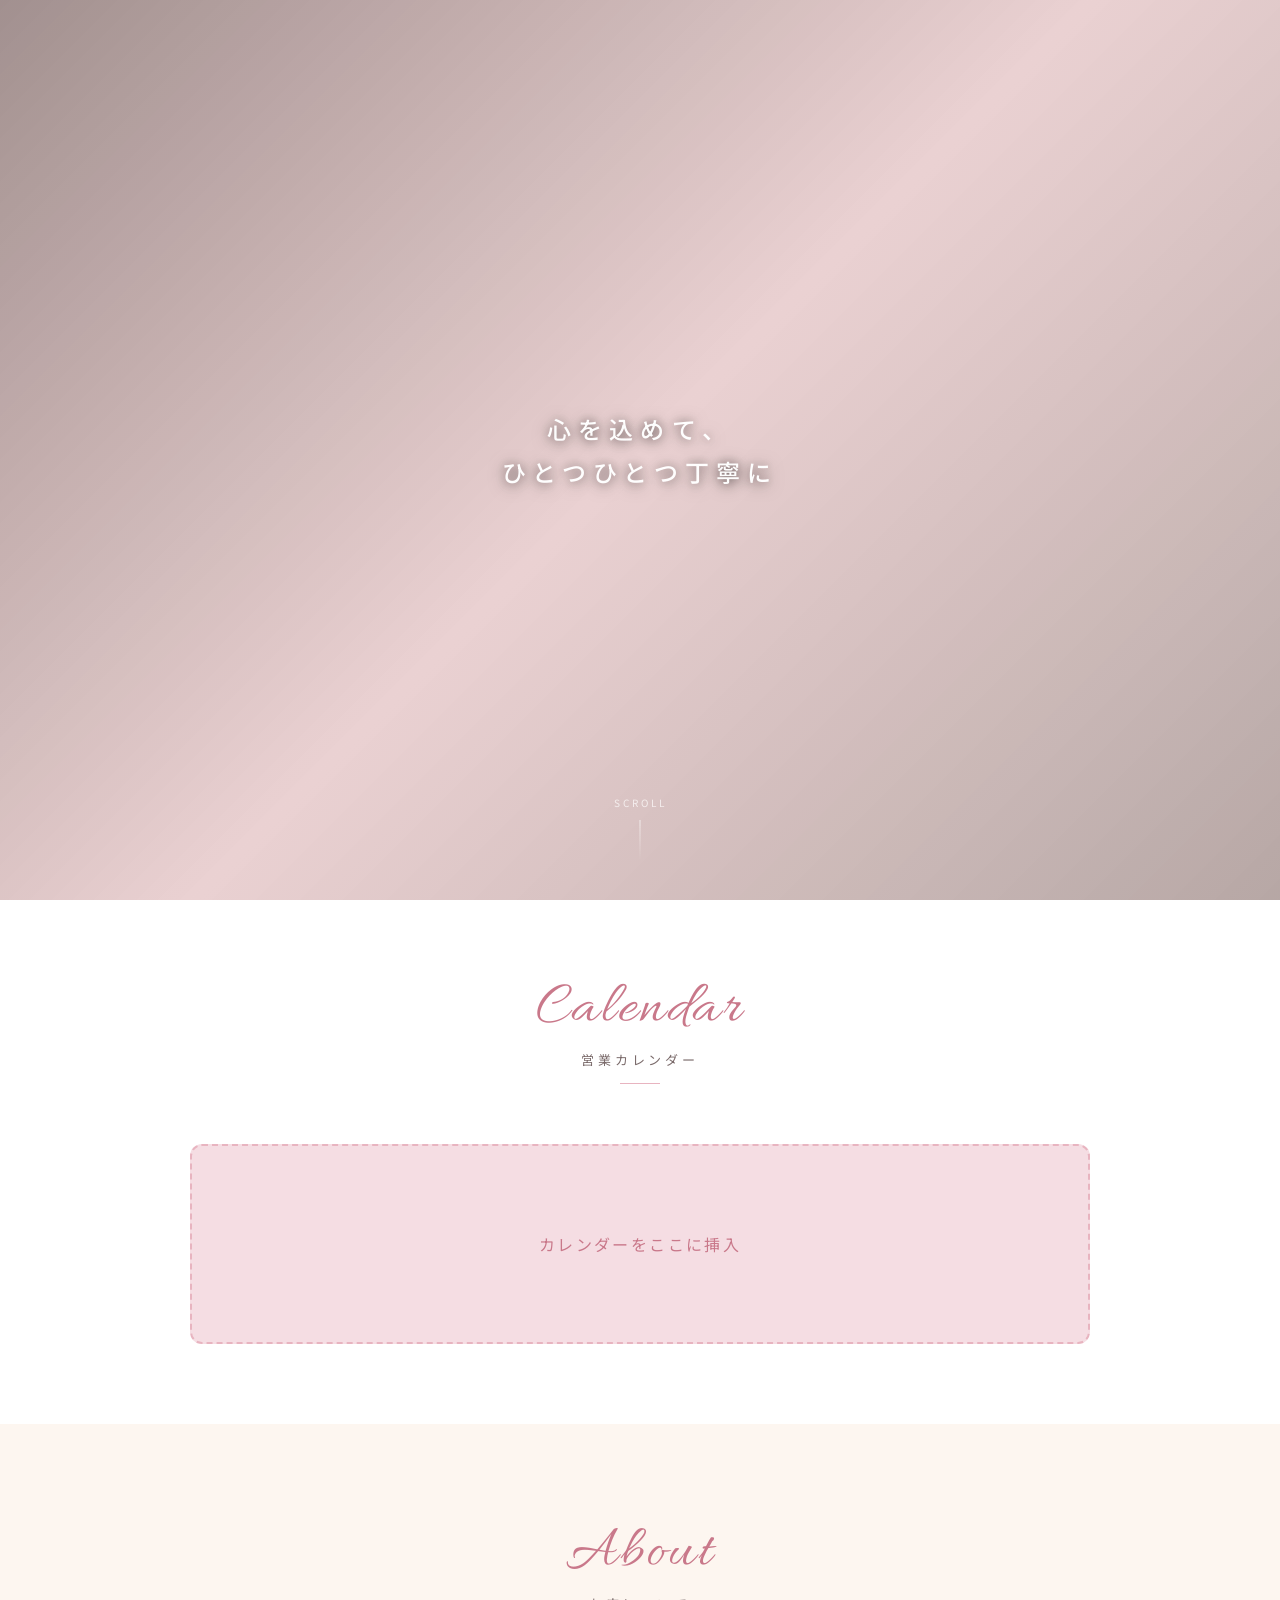
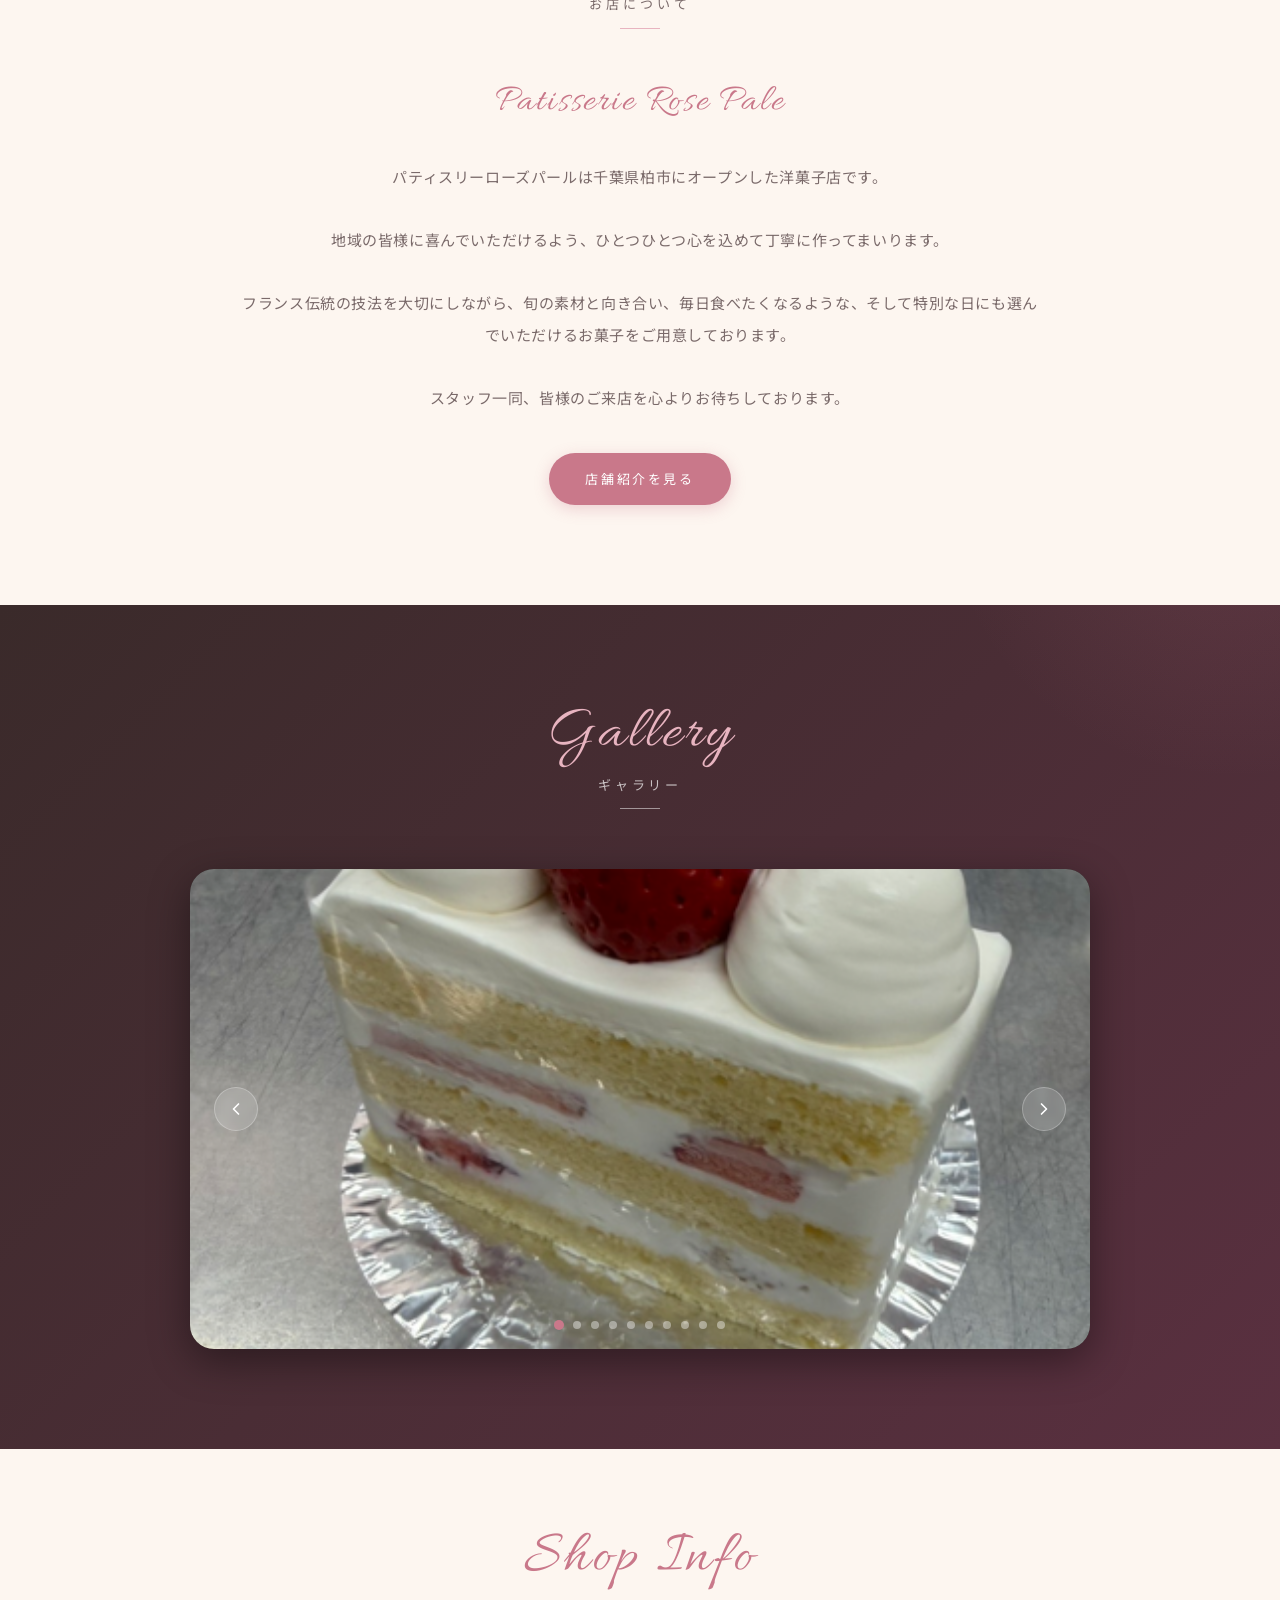
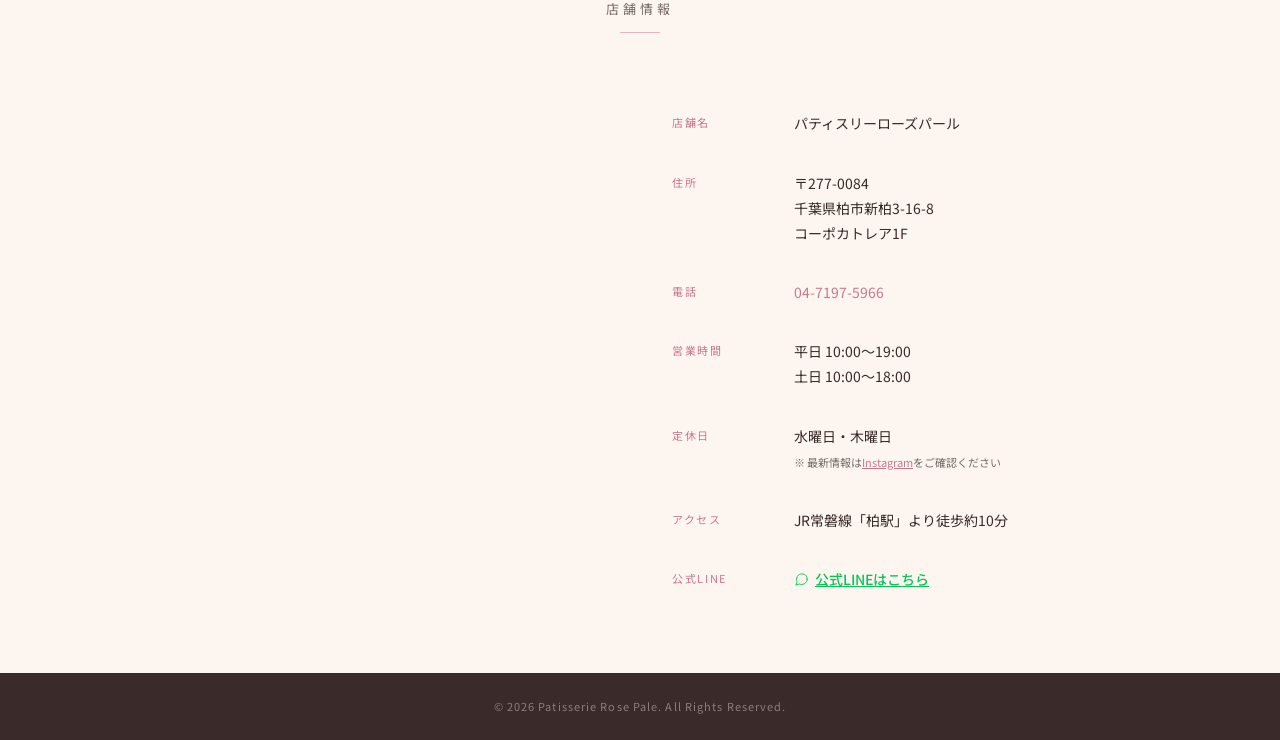
==== index.html @ 11989080 "Add files via upload" ====
<!DOCTYPE html>
<html lang="ja">
<head>
  <meta charset="UTF-8">
  <meta name="viewport" content="width=device-width, initial-scale=1.0">
  <title>パティスリーローズパール | 千葉県柏市の洋菓子店</title>
  <meta name="description" content="パティスリーローズパールは千葉県柏市にある洋菓子店です。生菓子・プティガトー・焼き菓子を心を込めてお作りしております。">
  <link rel="preconnect" href="https://fonts.googleapis.com">
  <link rel="preconnect" href="https://fonts.gstatic.com" crossorigin>
  <link href="https://fonts.googleapis.com/css2?family=Allura&family=Cormorant+Garamond:ital,wght@1,500&family=Noto+Sans+JP:wght@300;400;500&display=swap" rel="stylesheet">
  <link rel="stylesheet" href="css/style.css">
</head>
<body id="page-top">

  <!-- Header -->
  <header id="site-header" class="header-transparent">
    <div class="header-inner">
      <a href="index.html" class="site-logo"><img src="img/ロゴ.png" alt="Patisserie Rose Pale" class="site-logo-img"></a>
      <button class="hamburger-btn" id="hamburger-btn" aria-label="メニューを開く" aria-expanded="false">
        <span></span>
        <span></span>
        <span></span>
      </button>
    </div>
  </header>

  <!-- Navigation Overlay -->
  <div class="nav-overlay" id="nav-overlay" role="navigation" aria-label="サイトナビゲーション">
    <nav>
      <ul>
        <li>
          <a href="index.html">
            <span class="nav-en">Top</span>
            <span class="nav-ja">トップページ</span>
          </a>
        </li>
        <li>
          <a href="namagashi.html">
            <span class="nav-en">Raw Sweets</span>
            <span class="nav-ja">生菓子</span>
          </a>
        </li>
        <li>
          <a href="petits-gateaux.html">
            <span class="nav-en">Petits Gâteaux</span>
            <span class="nav-ja">プティガトー</span>
          </a>
        </li>
        <li>
          <a href="yakigashi.html">
            <span class="nav-en">Baked Sweets</span>
            <span class="nav-ja">焼き菓子</span>
          </a>
        </li>
        <li>
          <a href="shop.html">
            <span class="nav-en">Our Shop</span>
            <span class="nav-ja">店舗紹介</span>
          </a>
        </li>
      </ul>
    </nav>
  </div>

  <!-- Hero Section -->
  <section class="hero-section" aria-label="メインビジュアル">
    <div class="hero-bg-slides">
      <div class="hero-bg-slide" style="background-image: url('img/外観.webp');"></div>
      <div class="hero-bg-slide" style="background-image: url('img/ガトーフレーズ2.png');"></div>
      <div class="hero-bg-slide" style="background-image: url('img/ザッハトルテ2.png');"></div>
      <div class="hero-bg-slide" style="background-image: url('img/濃厚ガトーショコラ2.png');"></div>
      <div class="hero-bg-slide" style="background-image: url('img/コンセプト.png');"></div>
    </div>
    <div class="hero-overlay"></div>
    <div class="hero-content">
      <p class="hero-tagline">心を込めて、<br>ひとつひとつ丁寧に</p>
    </div>
    <div class="hero-scroll" aria-hidden="true">Scroll</div>
  </section>

  <!-- Calendar Section (placeholder) -->
  <section class="calendar-section" id="calendar" aria-label="営業カレンダー">
    <div class="section-title fade-in-up">
      <span class="title-en">Calendar</span>
      <span class="title-ja">営業カレンダー</span>
      <span class="title-line"></span>
    </div>
    <div class="calendar-placeholder fade-in-up">
      <p>カレンダーをここに挿入</p>
    </div>
  </section>

  <!-- About Section -->
  <section class="about-section" id="about" aria-label="お店について">
    <div class="about-inner about-centered">
      <div class="about-text">
        <div class="section-title fade-in-up">
          <span class="title-en">About</span>
          <span class="title-ja">お店について</span>
          <span class="title-line"></span>
        </div>
        <p class="about-signature fade-in-up">Patisserie Rose Pale</p>
        <p class="about-description fade-in-up">
          パティスリーローズパールは千葉県柏市にオープンした洋菓子店です。<br><br>
          地域の皆様に喜んでいただけるよう、ひとつひとつ心を込めて丁寧に作ってまいります。<br><br>
          フランス伝統の技法を大切にしながら、旬の素材と向き合い、毎日食べたくなるような、そして特別な日にも選んでいただけるお菓子をご用意しております。<br><br>
          スタッフ一同、皆様のご来店を心よりお待ちしております。
        </p>
        <a href="shop.html" class="btn-primary fade-in-up">店舗紹介を見る</a>
      </div>
    </div>
  </section>

  <!-- Gallery Section -->
  <section class="gallery-section" id="gallery" aria-label="ギャラリー">
    <div class="section-title white fade-in-up">
      <span class="title-en">Gallery</span>
      <span class="title-ja">ギャラリー</span>
      <span class="title-line"></span>
    </div>
    
    <div class="gallery-slider-container fade-in">
      <div class="gallery-slider" id="gallery-slider">
        <!-- Slide 1 -->
        <div class="gallery-slide active">
          <img src="img/ガトーフレーズ.png" alt="ガトーフレーズ" loading="lazy">
        </div>
        <!-- Slide 2 -->
        <div class="gallery-slide">
          <img src="img/タルトフリュイ.png" alt="タルトフリュイ" loading="lazy">
        </div>
        <!-- Slide 3 -->
        <div class="gallery-slide">
          <img src="img/レアチーズ.png" alt="レアチーズ" loading="lazy">
        </div>
        <!-- Slide 4 -->
        <div class="gallery-slide">
          <img src="img/ラクテ.png" alt="ラクテ" loading="lazy">
        </div>
        <!-- Slide 5 -->
        <div class="gallery-slide">
          <img src="img/和栗モンブラン.png" alt="和栗モンブラン" loading="lazy">
        </div>
        <!-- Slide 6 -->
        <div class="gallery-slide">
          <img src="img/ショコラブラウニー.png" alt="ショコラブラウニー" loading="lazy">
        </div>
        <!-- Slide 7 -->
        <div class="gallery-slide">
          <img src="img/シューアラ クレーム.png" alt="シューアラ クレーム" loading="lazy">
        </div>
        <!-- Slide 8 -->
        <div class="gallery-slide">
          <img src="img/フレジェ.png" alt="フレジェ" loading="lazy">
        </div>
        <!-- Slide 9 -->
        <div class="gallery-slide">
          <img src="img/フィナンシェ.png" alt="フィナンシェ" loading="lazy">
        </div>
        <!-- Slide 10 -->
        <div class="gallery-slide">
          <img src="img/ローズパールプリン.png" alt="ローズパールプリン" loading="lazy">
        </div>
      </div>
      
      <!-- Arrows -->
      <button class="slider-btn prev-btn" id="slider-prev" aria-label="前のスライドへ">
        <svg viewBox="0 0 24 24" fill="none" stroke="currentColor" stroke-width="2" stroke-linecap="round" stroke-linejoin="round"><polyline points="15 18 9 12 15 6"/></svg>
      </button>
      <button class="slider-btn next-btn" id="slider-next" aria-label="次のスライドへ">
        <svg viewBox="0 0 24 24" fill="none" stroke="currentColor" stroke-width="2" stroke-linecap="round" stroke-linejoin="round"><polyline points="9 18 15 12 9 6"/></svg>
      </button>
      
      <!-- Dots -->
      <div class="slider-dots" id="slider-dots"></div>
    </div>
  </section>

  <!-- Shop Info Section -->
  <section class="info-section" id="info" aria-label="店舗情報">
    <div class="info-inner">
      <div class="section-title fade-in-up">
        <span class="title-en">Shop Info</span>
        <span class="title-ja">店舗情報</span>
        <span class="title-line"></span>
      </div>
      <div class="info-grid">
        <div class="info-logo-block fade-in-up">
          <div class="map-embed" style="margin-top: 0;">
            <iframe
              src="https://maps.google.com/maps?q=パティスリーローズパール,千葉県柏市新柏3-16-8&amp;hl=ja&amp;output=embed"
              allowfullscreen=""
              loading="lazy"
              referrerpolicy="no-referrer-when-downgrade"
              title="パティスリーローズパール地図"
              style="height: 380px;">
            </iframe>
          </div>
        </div>
        <div class="fade-in-up">
          <table class="info-table">
            <tbody>
              <tr>
                <td>店舗名</td>
                <td>パティスリーローズパール</td>
              </tr>
              <tr>
                <td>住所</td>
                <td>〒277-0084<br>千葉県柏市新柏3-16-8<br>コーポカトレア1F</td>
              </tr>
              <tr>
                <td>電話</td>
                <td><a href="tel:04-7197-5966" style="color: var(--color-rose);">04-7197-5966</a></td>
              </tr>
              <tr>
                <td>営業時間</td>
                <td>平日 10:00〜19:00<br>土日 10:00〜18:00</td>
              </tr>
              <tr>
                <td>定休日</td>
                <td>
                  水曜日・木曜日<br>
                  <span style="font-size: 11px; color: var(--color-text-light); display: inline-block; margin-top: 4px;">
                    ※ 最新情報は<a href="https://www.instagram.com/rosepale2020/" target="_blank" rel="noopener noreferrer" style="color: var(--color-rose); text-decoration: underline;">Instagram</a>をご確認ください
                  </span>
                </td>
              </tr>
              <tr>
                    <td>アクセス</td>
                    <td>JR常磐線「柏駅」より徒歩約10分</td>
                  </tr>
                  <tr>
                    <td>公式LINE</td>
                    <td>
                      <a href="https://line.me/R/ti/p/@408lzbvm?oat_content=url" target="_blank" rel="noopener noreferrer" style="color: #06C755; text-decoration: underline; font-weight: 500; display: inline-flex; align-items: center; gap: 6px;">
                        <svg viewBox="0 0 24 24" fill="none" stroke="currentColor" stroke-width="1.5" stroke-linecap="round" stroke-linejoin="round" style="width: 15px; height: 15px;"><path d="M21 11.5a8.38 8.38 0 0 1-.9 3.8 8.5 8.5 0 0 1-7.6 4.7 8.38 8.38 0 0 1-3.8-.9L3 21l1.9-5.7a8.38 8.38 0 0 1-.9-3.8 8.5 8.5 0 0 1 4.7-7.6 8.38 8.38 0 0 1 3.8-.9h.5a8.48 8.48 0 0 1 8 8v.5z"/></svg>
                        公式LINEはこちら
                      </a>
                    </td>
                  </tr>
            </tbody>
          </table>
        </div>
      </div>
    </div>
  </section>

  <!-- Footer -->
  <footer class="footer-bar">
    <p>&copy; 2026 Patisserie Rose Pale. All Rights Reserved.</p>
  </footer>

  <!-- Back to Top -->
  <button id="back-to-top" aria-label="ページトップへ戻る">
    <svg viewBox="0 0 24 24" fill="none" stroke="currentColor" stroke-width="2" stroke-linecap="round" stroke-linejoin="round">
      <polyline points="18 15 12 9 6 15"/>
    </svg>
  </button>

  <!-- SP Bottom Bar -->
      <div class="sp-bottom-bar">
    <ul>
      <li>
        <a href="tel:04-7197-5966" aria-label="電話する">
          <svg viewBox="0 0 24 24" fill="none" stroke="currentColor" stroke-width="1.5" stroke-linecap="round" stroke-linejoin="round">
            <path d="M22 16.92v3a2 2 0 01-2.18 2 19.79 19.79 0 01-8.63-3.07A19.5 19.5 0 013.07 10.8a19.79 19.79 0 01-3.07-8.72A2 2 0 012.18 0h3a2 2 0 012 1.72c.127.96.361 1.903.7 2.81a2 2 0 01-.45 2.11L6.91 7.09a16 16 0 006 6l.56-.56a2 2 0 012.11-.45c.907.339 1.85.573 2.81.7A2 2 0 0122 16.92z"/>
          </svg>
          Tel
        </a>
      </li>
      <li>
        <a href="https://www.instagram.com/rosepale2020/" target="_blank" rel="noopener noreferrer" aria-label="Instagram">
          <svg viewBox="0 0 24 24" fill="none" stroke="currentColor" stroke-width="1.5" stroke-linecap="round" stroke-linejoin="round">
            <rect x="2" y="2" width="20" height="20" rx="5" ry="5"/>
            <circle cx="12" cy="12" r="4"/>
            <circle cx="17.5" cy="6.5" r="1" fill="currentColor" stroke="none"/>
          </svg>
          Instagram
        </a>
      </li>
      <li>
        <a href="https://line.me/R/ti/p/@408lzbvm?oat_content=url" target="_blank" rel="noopener noreferrer" aria-label="LINE">
          <svg viewBox="0 0 24 24" fill="none" stroke="currentColor" stroke-width="1.5" stroke-linecap="round" stroke-linejoin="round">
            <path d="M21 11.5a8.38 8.38 0 0 1-.9 3.8 8.5 8.5 0 0 1-7.6 4.7 8.38 8.38 0 0 1-3.8-.9L3 21l1.9-5.7a8.38 8.38 0 0 1-.9-3.8 8.5 8.5 0 0 1 4.7-7.6 8.38 8.38 0 0 1 3.8-.9h.5a8.48 8.48 0 0 1 8 8v.5z"/>
          </svg>
          LINE
        </a>
      </li>
      <li>
        <a href="https://goo.gl/maps/tMZ2dfhwpbiLXZkw8" target="_blank" rel="noopener noreferrer" aria-label="地図を開く">
          <svg viewBox="0 0 24 24" fill="none" stroke="currentColor" stroke-width="1.5" stroke-linecap="round" stroke-linejoin="round">
            <path d="M12 2C8.13 2 5 5.13 5 9c0 5.25 7 13 7 13s7-7.75 7-13c0-3.87-3.13-7-7-7z"/>
            <circle cx="12" cy="9" r="2.5"/>
          </svg>
          Map
        </a>
      </li>
    </ul>
  </div>

  <script src="js/main.js"></script>
</body>
</html>
---- css/style.css ----
/* ========================================
   Patisserie Rose Pale - Main Stylesheet
   ======================================== */

/* -- Reset & Base -- */
*, *::before, *::after {
  box-sizing: border-box;
  margin: 0;
  padding: 0;
}

:root {
  --color-rose: #c9788a;
  --color-rose-light: #e8b4c0;
  --color-rose-pale: #f5dde3;
  --color-rose-dark: #9e5566;
  --color-cream: #fdf6f0;
  --color-white: #ffffff;
  --color-text: #3a2a2a;
  --color-text-light: #7a6a6a;
  --color-gold: #c9a96e;
  --color-gold-light: #e8d5b0;
  --font-sans: 'Noto Sans JP', 'Hiragino Kaku Gothic ProN', sans-serif;
  --font-serif: 'Cormorant Garamond', 'Georgia', serif;
  --font-display: 'Allura', cursive;
  --shadow-sm: 0 2px 8px rgba(0,0,0,0.08);
  --shadow-md: 0 4px 20px rgba(0,0,0,0.12);
  --shadow-lg: 0 8px 40px rgba(0,0,0,0.16);
  --radius-sm: 4px;
  --radius-md: 12px;
  --radius-lg: 24px;
  --transition: 0.3s ease;
}

html {
  scroll-behavior: smooth;
}

body {
  font-family: var(--font-sans);
  color: var(--color-text);
  background: var(--color-cream);
  line-height: 1.8;
  overflow-x: hidden;
}

img {
  max-width: 100%;
  height: auto;
  display: block;
}

/* ========================================
   IMAGE PLACEHOLDERS
   ======================================== */
/* グレープレースホルダー共通 */
.img-placeholder {
  background: #c8c8c8;
  display: flex;
  align-items: center;
  justify-content: center;
  color: #999;
  font-size: 12px;
  letter-spacing: 0.15em;
  width: 100%;
}

.img-placeholder::after {
  content: 'PHOTO';
}

/* about-image 内のプレースホルダー */
.about-image .img-placeholder {
  height: 520px;
  border-radius: var(--radius-lg);
  box-shadow: var(--shadow-lg);
  position: relative;
  z-index: 1;
}

/* product-card 内のプレースホルダー */
.product-card .img-placeholder {
  height: 240px;
}

/* gallery-item 内のプレースホルダー */
.gallery-item .img-placeholder {
  min-height: 280px;
  height: 100%;
  transition: transform 0.6s ease;
}

.gallery-item:hover .img-placeholder {
  transform: scale(1.08);
}

a {
  text-decoration: none;
  color: inherit;
}

ul {
  list-style: none;
}

/* ========================================
   HEADER
   ======================================== */
#site-header {
  position: fixed;
  top: -90px; /* 初期状態では画面上部に隠す */
  left: 0;
  width: 100%;
  z-index: 1000;
  opacity: 0;
  pointer-events: none; /* 非表示時は操作不可にする */
  transition: top 0.4s cubic-bezier(0.25, 1, 0.3, 1), 
              opacity 0.4s cubic-bezier(0.25, 1, 0.3, 1), 
              background var(--transition), 
              box-shadow var(--transition);
}

#site-header.scrolled {
  top: 0; /* スクロール時にスッと降りてくる */
  opacity: 1;
  pointer-events: all;
  background: rgba(255, 255, 255, 0.95);
  backdrop-filter: blur(10px);
  box-shadow: var(--shadow-sm);
}

.header-inner {
  display: flex;
  align-items: center;
  justify-content: space-between;
  padding: 20px 40px;
  max-width: 1200px;
  margin: 0 auto;
}

.site-logo {
  display: flex;
  align-items: center;
}

.site-logo-img {
  height: 64px;
  width: auto;
  display: block;
  transition: transform 0.3s ease, filter 0.3s ease, height 0.3s ease;
}

#site-header.scrolled .site-logo-img {
  height: 48px; /* スクロール時にロゴを少し小さくしてスタイリッシュに */
}

.site-logo:hover .site-logo-img {
  transform: scale(1.03);
}

@media (max-width: 640px) {
  .site-logo-img {
    height: 48px; /* モバイル端末に最適化された少し大きめの高さ */
  }
  #site-header.scrolled .site-logo-img {
    height: 38px;
  }
}

/* Hamburger menu button */
.hamburger-btn {
  display: flex;
  flex-direction: column;
  gap: 6px;
  cursor: pointer;
  padding: 8px;
  background: none;
  border: none;
  z-index: 1100;
}

.hamburger-btn span {
  display: block;
  width: 28px;
  height: 1.5px;
  background: var(--color-text);
  transition: var(--transition);
  transform-origin: center;
}

#site-header.scrolled .hamburger-btn span {
  background: var(--color-text);
}

.hamburger-btn.open span:nth-child(1) {
  transform: translateY(7.5px) rotate(45deg);
}
.hamburger-btn.open span:nth-child(2) {
  opacity: 0;
}
.hamburger-btn.open span:nth-child(3) {
  transform: translateY(-7.5px) rotate(-45deg);
}

/* When header is transparent (top of page, hero section) */
.header-transparent .hamburger-btn span {
  background: var(--color-white);
}

.header-transparent .logo-en {
  color: var(--color-rose-light);
  text-shadow: 0 1px 6px rgba(0,0,0,0.3);
}

.header-transparent .logo-ja {
  color: rgba(255,255,255,0.8);
}

/* Navigation overlay */
.nav-overlay {
  position: fixed;
  inset: 0;
  background: rgba(253, 246, 240, 0.97);
  backdrop-filter: blur(20px);
  z-index: 1050;
  display: flex;
  align-items: center;
  justify-content: center;
  opacity: 0;
  pointer-events: none;
  transition: opacity 0.4s ease;
}

.nav-overlay.open {
  opacity: 1;
  pointer-events: all;
}

.nav-overlay nav ul {
  display: flex;
  flex-direction: column;
  gap: 40px;
  text-align: center;
}

.nav-overlay nav ul li a {
  display: flex;
  flex-direction: column;
  align-items: center;
  gap: 6px;
  transition: var(--transition);
}

.nav-overlay nav ul li a .nav-en {
  font-family: var(--font-display);
  font-size: 38px;
  color: var(--color-rose);
  letter-spacing: 0.05em;
  line-height: 1;
}

.nav-overlay nav ul li a .nav-ja {
  font-size: 12px;
  letter-spacing: 0.25em;
  color: var(--color-text-light);
}

.nav-overlay nav ul li a:hover .nav-en {
  color: var(--color-rose-dark);
  transform: scale(1.05);
}

/* ========================================
   HERO SECTION
   ======================================== */
.hero-section {
  position: relative;
  width: 100%;
  height: 100vh;
  min-height: 600px;
  overflow: hidden;
}

.hero-bg-slides {
  position: absolute;
  inset: 0;
  z-index: 0;
}

.hero-bg-slide {
  position: absolute;
  inset: 0;
  background-size: cover;
  background-position: center;
  opacity: 0;
  transform: scale(1.05);
  animation: hero-slideshow-5 20s infinite;
  animation-fill-mode: both;
}

.hero-bg-slide:nth-child(1) { animation-delay: 0s; }
.hero-bg-slide:nth-child(2) { animation-delay: 4s; }
.hero-bg-slide:nth-child(3) { animation-delay: 8s; }
.hero-bg-slide:nth-child(4) { animation-delay: 12s; }
.hero-bg-slide:nth-child(5) { animation-delay: 16s; }

@keyframes hero-slideshow-5 {
  0% {
    opacity: 0;
    transform: scale(1.05);
  }
  5% {
    opacity: 1;
  }
  15% {
    opacity: 1;
    transform: scale(1);
  }
  20% {
    opacity: 0;
    transform: scale(0.98);
  }
  100% {
    opacity: 0;
  }
}

.hero-overlay {
  position: absolute;
  inset: 0;
  background: linear-gradient(
    135deg,
    rgba(50, 20, 25, 0.45) 0%,
    rgba(180, 100, 120, 0.25) 50%,
    rgba(50, 20, 25, 0.35) 100%
  );
}

.hero-content {
  position: absolute;
  inset: 0;
  display: flex;
  flex-direction: column;
  align-items: center;
  justify-content: center;
  text-align: center;
  color: var(--color-white);
  padding: 20px;
}

.hero-subtitle {
  font-family: var(--font-serif);
  font-size: 14px;
  letter-spacing: 0.4em;
  color: var(--color-rose-light);
  margin-bottom: 16px;
  opacity: 0;
  transform: translateY(20px);
  animation: fadeUp 1s ease 0.5s forwards;
  text-transform: uppercase;
}

.hero-title-en {
  font-family: var(--font-display);
  font-size: clamp(52px, 8vw, 100px);
  line-height: 1;
  letter-spacing: 0.03em;
  margin-bottom: 16px;
  text-shadow: 0 2px 20px rgba(0,0,0,0.3);
  opacity: 0;
  transform: translateY(20px);
  animation: fadeUp 1s ease 0.8s forwards;
}

.hero-title-ja {
  font-size: clamp(14px, 2vw, 18px);
  letter-spacing: 0.35em;
  color: rgba(255,255,255,0.85);
  margin-bottom: 40px;
  opacity: 0;
  transform: translateY(20px);
  animation: fadeUp 1s ease 1.1s forwards;
}

.hero-divider {
  width: 60px;
  height: 1px;
  background: var(--color-rose-light);
  margin: 0 auto 16px;
  opacity: 0;
  animation: fadeIn 1s ease 1.4s forwards;
}

.hero-tagline {
  font-size: 24px; /* 16pxから拡大して目立たせる */
  font-weight: 500; /* 文字に中太の太さを持たせる */
  line-height: 1.8; /* 改行時のエレガントな行間 */
  letter-spacing: 0.3em; /* 文字間をさらに広げてプレミアムな質感に */
  color: rgba(255, 255, 255, 0.98);
  text-shadow: 0 2px 16px rgba(0, 0, 0, 0.6), 0 0 10px rgba(0, 0, 0, 0.3); /* シャドウを強めて視認性向上 */
  text-align: center;
  opacity: 0;
  transform: translateY(25px);
  filter: blur(8px);
  transition: opacity 2s cubic-bezier(0.25, 1, 0.3, 1), 
              transform 2s cubic-bezier(0.25, 1, 0.3, 1), 
              filter 2s cubic-bezier(0.25, 1, 0.3, 1);
  transition-delay: 1.2s; /* 1.2秒のディレイで上品に登場 */
}

.hero-section.loaded .hero-tagline {
  opacity: 1;
  transform: translateY(0);
  filter: blur(0);
}

.hero-scroll {
  position: absolute;
  bottom: 40px;
  left: 50%;
  transform: translateX(-50%);
  display: flex;
  flex-direction: column;
  align-items: center;
  gap: 8px;
  color: rgba(255,255,255,0.7);
  font-size: 10px;
  letter-spacing: 0.3em;
  text-transform: uppercase;
  animation: bounce 2s ease infinite 2s;
}

.hero-scroll::after {
  content: '';
  display: block;
  width: 1px;
  height: 40px;
  background: linear-gradient(to bottom, rgba(255,255,255,0.7), transparent);
  animation: scrollLine 2s ease infinite;
}

@keyframes fadeUp {
  to { opacity: 1; transform: translateY(0); }
}

@keyframes fadeIn {
  to { opacity: 1; }
}

@keyframes bounce {
  0%, 100% { transform: translateX(-50%) translateY(0); }
  50% { transform: translateX(-50%) translateY(8px); }
}

@keyframes scrollLine {
  0% { transform: scaleY(0); transform-origin: top; }
  50% { transform: scaleY(1); transform-origin: top; }
  51% { transform: scaleY(1); transform-origin: bottom; }
  100% { transform: scaleY(0); transform-origin: bottom; }
}

/* ========================================
   CALENDAR SECTION (placeholder)
   ======================================== */
.calendar-section {
  padding: 80px 40px;
  background: var(--color-white);
  text-align: center;
}

.calendar-placeholder {
  max-width: 900px;
  margin: 40px auto 0;
  min-height: 200px;
  border: 2px dashed var(--color-rose-light);
  border-radius: var(--radius-md);
  display: flex;
  align-items: center;
  justify-content: center;
  background: var(--color-rose-pale);
  color: var(--color-rose);
  font-size: 16px;
  letter-spacing: 0.15em;
}

/* ========================================
   SECTION TITLES
   ======================================== */
.section-title {
  text-align: center;
  margin-bottom: 60px;
}

.section-title .title-en {
  display: block;
  font-family: var(--font-display);
  font-size: clamp(40px, 5vw, 60px);
  color: var(--color-rose);
  line-height: 1;
  margin-bottom: 8px;
  letter-spacing: 0.05em;
}

.section-title .title-ja {
  display: block;
  font-size: 13px;
  letter-spacing: 0.3em;
  color: var(--color-text-light);
}

.section-title .title-line {
  display: block;
  width: 40px;
  height: 1px;
  background: var(--color-rose-light);
  margin: 12px auto 0;
}

/* White text variant */
.section-title.white .title-en { color: var(--color-rose-light); }
.section-title.white .title-ja { color: rgba(255,255,255,0.7); }
.section-title.white .title-line { background: rgba(255,255,255,0.5); }

/* ========================================
   ABOUT SECTION
   ======================================== */
.about-section {
  padding: 100px 40px;
  background: var(--color-cream);
}

.about-inner {
  max-width: 1100px;
  margin: 0 auto;
  display: grid;
  grid-template-columns: 1fr 1fr;
  gap: 80px;
  align-items: center;
}

.about-image {
  position: relative;
}

.about-image img {
  width: 100%;
  height: 520px;
  object-fit: cover;
  border-radius: var(--radius-lg);
  box-shadow: var(--shadow-lg);
}

.about-image::before {
  content: '';
  position: absolute;
  top: -20px;
  left: -20px;
  right: 20px;
  bottom: 20px;
  border: 1px solid var(--color-rose-light);
  border-radius: var(--radius-lg);
  z-index: 0;
}

.about-image img { position: relative; z-index: 1; }

.about-text .section-title {
  text-align: left;
  margin-bottom: 30px;
}

.about-description {
  font-size: 15px;
  line-height: 2;
  color: var(--color-text-light);
  margin-bottom: 30px;
}

.about-signature {
  font-family: var(--font-display);
  font-size: 32px;
  color: var(--color-rose);
  margin-bottom: 30px;
}

/* アバウトセクション（写真なし・中央揃え） */
.about-inner.about-centered {
  display: block;
  max-width: 800px;
  margin: 0 auto;
  text-align: center;
}

.about-inner.about-centered .about-text {
  max-width: 100%;
}

.about-inner.about-centered .about-text .section-title {
  text-align: center;
  margin-bottom: 40px;
}

.about-inner.about-centered .about-text .section-title .title-line {
  margin: 12px auto 0;
}

.about-inner.about-centered .about-signature {
  font-family: var(--font-display);
  font-size: 38px;
  color: var(--color-rose);
  margin-bottom: 24px;
  letter-spacing: 0.05em;
  text-align: center;
}

.about-inner.about-centered .about-description {
  font-size: 15px;
  line-height: 2.1;
  color: var(--color-text-light);
  margin-bottom: 40px;
  letter-spacing: 0.04em;
  text-align: center;
}

.btn-primary {
  display: inline-block;
  padding: 14px 36px;
  background: var(--color-rose);
  color: var(--color-white);
  border-radius: 50px;
  font-size: 13px;
  letter-spacing: 0.2em;
  transition: var(--transition);
  box-shadow: 0 4px 15px rgba(201, 120, 138, 0.3);
}

.btn-primary:hover {
  background: var(--color-rose-dark);
  transform: translateY(-2px);
  box-shadow: 0 6px 20px rgba(201, 120, 138, 0.4);
}

.btn-outline {
  display: inline-block;
  padding: 14px 36px;
  border: 1px solid var(--color-rose);
  color: var(--color-rose);
  border-radius: 50px;
  font-size: 13px;
  letter-spacing: 0.2em;
  transition: var(--transition);
}

.btn-outline:hover {
  background: var(--color-rose);
  color: var(--color-white);
  transform: translateY(-2px);
}

/* ========================================
   GALLERY SECTION
   ======================================== */
.gallery-section {
  padding: 100px 40px;
  background: linear-gradient(135deg, #3a2a2a 0%, #5a3040 100%);
  position: relative;
  overflow: hidden;
}

.gallery-section::before {
  content: '';
  position: absolute;
  top: -50%;
  right: -20%;
  width: 600px;
  height: 600px;
  background: radial-gradient(circle, rgba(201,120,138,0.15) 0%, transparent 70%);
  border-radius: 50%;
}

/* ── ギャラリースライダースタイル ── */
.gallery-slider-container {
  position: relative;
  max-width: 900px;
  margin: 0 auto;
  overflow: hidden;
  border-radius: var(--radius-lg);
  box-shadow: 0 12px 40px rgba(0, 0, 0, 0.4);
}

.gallery-slider {
  position: relative;
  height: 480px;
  width: 100%;
  background: #231818;
}

.gallery-slide {
  position: absolute;
  inset: 0;
  opacity: 0;
  visibility: hidden;
  transition: opacity 0.8s ease, visibility 0.8s ease;
  z-index: 1;
}

.gallery-slide.active {
  opacity: 1;
  visibility: visible;
  z-index: 2;
}

.gallery-slide img {
  width: 100%;
  height: 100%;
  object-fit: cover;
  transition: transform 8s ease;
}

/* スライド切り替え時の微小なズーム（Ken Burns効果） */
.gallery-slide.active img {
  transform: scale(1.06);
}

/* キャプション（グラデーションオーバーレイと文字） */
.gallery-slide-caption {
  position: absolute;
  bottom: 0;
  left: 0;
  right: 0;
  background: linear-gradient(to top, rgba(20, 10, 12, 0.85) 0%, rgba(20, 10, 12, 0.3) 60%, transparent 100%);
  padding: 40px 60px 50px;
  color: var(--color-white);
  text-align: center;
  z-index: 3;
  transform: translateY(10px);
  opacity: 0;
  transition: transform 0.8s ease, opacity 0.8s ease;
}

.gallery-slide.active .gallery-slide-caption {
  transform: translateY(0);
  opacity: 1;
}

.gallery-slide-caption h3 {
  font-family: var(--font-display), var(--font-sans);
  font-size: clamp(20px, 3.5vw, 26px);
  margin-bottom: 8px;
  font-weight: 500;
  letter-spacing: 0.15em;
}

.gallery-slide-caption p {
  font-size: 13px;
  opacity: 0.85;
  letter-spacing: 0.1em;
  line-height: 1.6;
}

/* 矢印ボタン */
.slider-btn {
  position: absolute;
  top: 50%;
  transform: translateY(-50%);
  width: 44px;
  height: 44px;
  border-radius: 50%;
  background: rgba(255, 255, 255, 0.15);
  backdrop-filter: blur(4px);
  -webkit-backdrop-filter: blur(4px);
  border: 1px solid rgba(255, 255, 255, 0.25);
  color: var(--color-white);
  display: flex;
  align-items: center;
  justify-content: center;
  cursor: pointer;
  z-index: 10;
  transition: background-color 0.3s, transform 0.3s, border-color 0.3s;
}

.slider-btn:hover {
  background: var(--color-rose);
  border-color: var(--color-rose-light);
  transform: translateY(-50%) scale(1.08);
}

.slider-btn svg {
  width: 20px;
  height: 20px;
  stroke: currentColor;
}

.prev-btn { left: 24px; }
.next-btn { right: 24px; }

/* ドットインジケーター */
.slider-dots {
  position: absolute;
  bottom: 20px;
  left: 50%;
  transform: translateX(-50%);
  display: flex;
  gap: 10px;
  z-index: 10;
}

.slider-dot {
  width: 8px;
  height: 8px;
  border-radius: 50%;
  background: rgba(255, 255, 255, 0.4);
  cursor: pointer;
  transition: background-color 0.3s, transform 0.3s;
}

.slider-dot:hover {
  background: rgba(255, 255, 255, 0.7);
}

.slider-dot.active {
  background: var(--color-rose);
  transform: scale(1.25);
}

@media (max-width: 600px) {
  .gallery-slider {
    height: 360px;
  }
  .gallery-slide-caption {
    padding: 30px 24px 40px;
  }
  .slider-btn {
    width: 36px;
    height: 36px;
  }
  .slider-btn svg {
    width: 16px;
    height: 16px;
  }
  .prev-btn { left: 12px; }
  .next-btn { right: 12px; }
}

/* ========================================
   SHOP INFO / FOOTER
   ======================================== */
.info-section {
  padding: 80px 40px 60px;
  background: var(--color-cream);
}

.info-inner {
  max-width: 1100px;
  margin: 0 auto;
}

.info-grid {
  display: grid;
  grid-template-columns: 1fr 1fr;
  gap: 60px;
  align-items: start;
}

.info-logo-block {
  text-align: center;
}

.info-logo-block .logo-en {
  font-family: var(--font-display);
  font-size: 52px;
  color: var(--color-rose);
  line-height: 1;
  margin-bottom: 8px;
}

.info-logo-block .logo-ja {
  font-size: 11px;
  letter-spacing: 0.3em;
  color: var(--color-text-light);
  margin-bottom: 30px;
}

.info-divider {
  width: 40px;
  height: 1px;
  background: var(--color-rose-light);
  margin: 0 auto 30px;
}

.info-tel {
  font-size: 28px;
  font-family: var(--font-serif);
  letter-spacing: 0.05em;
  color: var(--color-rose);
  margin-bottom: 6px;
}

.info-tel a {
  color: inherit;
}

.info-sns {
  display: flex;
  gap: 20px;
  justify-content: center;
  margin-top: 24px;
}

.info-sns a {
  display: flex;
  align-items: center;
  justify-content: center;
  width: 42px;
  height: 42px;
  border: 1px solid var(--color-rose-light);
  border-radius: 50%;
  color: var(--color-rose);
  font-size: 16px;
  transition: var(--transition);
  text-decoration: none;
}

.info-sns a:hover {
  background: var(--color-rose);
  border-color: var(--color-rose);
  color: var(--color-white);
  transform: translateY(-2px);
}

.info-table {
  width: 100%;
}

.info-table tr {
  border-bottom: 1px solid var(--color-rose-pale);
}

.info-table td {
  padding: 16px 0;
  font-size: 14px;
  line-height: 1.8;
  vertical-align: top;
}

.info-table td:first-child {
  width: 120px;
  font-size: 11px;
  letter-spacing: 0.15em;
  color: var(--color-rose);
  padding-right: 20px;
  padding-top: 18px;
}

.map-embed {
  margin-top: 30px;
}

.map-embed iframe {
  width: 100%;
  height: 200px;
  border: none;
  border-radius: var(--radius-md);
  filter: grayscale(20%);
}

/* ========================================
   FOOTER BAR
   ======================================== */
.footer-bar {
  background: var(--color-text);
  padding: 24px 40px;
  text-align: center;
}

.footer-bar p {
  font-size: 11px;
  color: rgba(255,255,255,0.4);
  letter-spacing: 0.1em;
}

/* ========================================
   MOBILE SP BOTTOM BAR
   ======================================== */
.sp-bottom-bar {
  display: none;
  position: fixed;
  bottom: 0;
  left: 0;
  width: 100%;
  z-index: 900;
  background: var(--color-white);
  box-shadow: 0 -2px 12px rgba(0,0,0,0.1);
}

.sp-bottom-bar ul {
  display: flex;
}

.sp-bottom-bar ul li {
  flex: 1;
}

.sp-bottom-bar ul li a {
  display: flex;
  flex-direction: column;
  align-items: center;
  justify-content: center;
  padding: 12px 8px;
  gap: 4px;
  color: var(--color-rose);
  font-size: 10px;
  letter-spacing: 0.1em;
  transition: var(--transition);
}

.sp-bottom-bar ul li a:hover {
  background: var(--color-rose-pale);
}

.sp-bottom-bar ul li a svg {
  width: 20px;
  height: 20px;
}

/* ========================================
   PAGE HERO (inner pages)
   ======================================== */
.page-hero {
  height: 55vh;
  min-height: 300px;
  display: flex;
  flex-direction: column;
  align-items: center;
  justify-content: center;
  position: relative;
  overflow: hidden;
  text-align: center;
  background-color: #b0b0b0;
  background-size: cover;
  background-position: center;
  margin-top: 0;
}

.page-hero-overlay {
  position: absolute;
  inset: 0;
  background: linear-gradient(135deg, rgba(50,20,25,0.55), rgba(180,100,120,0.35));
}

.page-hero-content {
  position: relative;
  z-index: 1;
  color: var(--color-white);
}

.page-hero-content .page-title-en {
  font-family: var(--font-display);
  font-size: clamp(50px, 7vw, 80px);
  color: var(--color-white);
  line-height: 1;
  text-shadow: 0 2px 15px rgba(0,0,0,0.3);
}

.page-hero-content .page-title-ja {
  font-size: 13px;
  letter-spacing: 0.35em;
  color: rgba(255,255,255,0.75);
  margin-top: 8px;
}

/* ========================================
   PRODUCT PAGES
   ======================================== */
.product-section {
  padding: 80px 40px;
  max-width: 1200px;
  margin: 0 auto;
}

.product-intro {
  text-align: center;
  max-width: 680px;
  margin: 0 auto 60px;
  font-size: 15px;
  line-height: 2;
  color: var(--color-text-light);
}

.product-grid {
  display: grid;
  grid-template-columns: repeat(3, 1fr);
  gap: 30px;
}

.product-card {
  background: var(--color-white);
  border-radius: var(--radius-md);
  overflow: hidden;
  box-shadow: var(--shadow-sm);
  transition: var(--transition);
}

.product-card:hover {
  transform: translateY(-6px);
  box-shadow: var(--shadow-md);
}

.product-card-img {
  width: 100%;
  height: 240px;
  object-fit: cover;
  transition: transform 0.5s ease;
}

.product-card:hover .product-card-img {
  transform: scale(1.05);
}

.product-card-body {
  padding: 24px;
}

.product-card-name {
  font-size: 16px;
  font-weight: 500;
  color: var(--color-text);
  margin-bottom: 8px;
  letter-spacing: 0.05em;
}

.product-card-name-en {
  font-family: var(--font-serif);
  font-style: italic;
  font-size: 13px;
  color: var(--color-rose);
  margin-bottom: 12px;
  display: block;
}

.product-card-desc {
  font-size: 13px;
  color: var(--color-text-light);
  line-height: 1.8;
}

/* ========================================
   SHOP PAGE
   ======================================== */
.shop-section {
  padding: 80px 40px;
}

.shop-inner {
  max-width: 1000px;
  margin: 0 auto;
}

.shop-info-card {
  background: var(--color-white);
  border-radius: var(--radius-lg);
  box-shadow: var(--shadow-md);
  padding: 60px;
  margin-bottom: 40px;
}

.shop-info-title {
  font-family: var(--font-display);
  font-size: 36px;
  color: var(--color-rose);
  margin-bottom: 40px;
  text-align: center;
}

.shop-info-table {
  width: 100%;
  border-collapse: collapse;
}

.shop-info-table tr {
  border-bottom: 1px solid var(--color-rose-pale);
}

.shop-info-table td {
  padding: 20px 0;
  font-size: 15px;
  line-height: 1.8;
  vertical-align: top;
}

.shop-info-table td:first-child {
  width: 140px;
  font-size: 12px;
  letter-spacing: 0.15em;
  color: var(--color-rose);
  font-weight: 500;
  padding-top: 22px;
}

.shop-map {
  border-radius: var(--radius-lg);
  overflow: hidden;
  box-shadow: var(--shadow-md);
  height: 400px;
}

.shop-map iframe {
  width: 100%;
  height: 100%;
  border: none;
}

/* ========================================
   FADE ANIMATIONS
   ======================================== */
.fade-in-up {
  opacity: 0;
  transform: translateY(30px);
  transition: opacity 0.7s ease, transform 0.7s ease;
}

.fade-in-up.visible {
  opacity: 1;
  transform: translateY(0);
}

.fade-in {
  opacity: 0;
  transition: opacity 0.7s ease;
}

.fade-in.visible {
  opacity: 1;
}

/* ========================================
   RESPONSIVE - TABLET
   ======================================== */
@media (max-width: 960px) {
  .about-inner {
    grid-template-columns: 1fr;
    gap: 50px;
  }

  .about-text .section-title {
    text-align: center;
  }

  .about-image::before {
    display: none;
  }

  .info-grid {
    grid-template-columns: 1fr;
    gap: 40px;
  }

  .product-grid {
    grid-template-columns: repeat(2, 1fr);
  }

  .gallery-grid {
    grid-template-columns: repeat(2, 1fr);
  }

  .gallery-item.large {
    grid-column: span 1;
  }
}

/* ========================================
   RESPONSIVE - MOBILE
   ======================================== */
@media (max-width: 640px) {
  .hero-section {
    height: auto;
    min-height: auto;
    aspect-ratio: 4 / 3;
  }
  .hero-bg-slide {
    transform: none !important;
  }
  .hero-scroll {
    display: none;
  }
  .hero-tagline {
    font-size: 17px;
    letter-spacing: 0.18em;
    line-height: 1.7;
  }

  .header-inner {
    padding: 16px 20px;
  }

  .site-logo .logo-en {
    font-size: 22px;
  }

  .about-section,
  .gallery-section,
  .info-section,
  .product-section,
  .shop-section {
    padding: 60px 20px;
  }

  .calendar-section {
    padding: 60px 20px;
  }

  .product-grid {
    grid-template-columns: 1fr;
  }

  .gallery-grid {
    grid-template-columns: 1fr;
  }

  .gallery-item.large {
    grid-column: span 1;
  }

  .shop-info-card {
    padding: 30px 24px;
  }

  .sp-bottom-bar {
    display: block;
  }

  body {
    padding-bottom: 60px;
  }

  .footer-bar {
    padding-bottom: 80px;
  }
}

/* ========================================
   BREADCRUMB
   ======================================== */
.breadcrumb {
  padding: 16px 40px;
  max-width: 1200px;
  margin: 0 auto;
  display: flex;
  gap: 8px;
  align-items: center;
  font-size: 12px;
  color: var(--color-text-light);
  letter-spacing: 0.05em;
}

.breadcrumb a {
  color: var(--color-rose);
  transition: var(--transition);
}

.breadcrumb a:hover {
  color: var(--color-rose-dark);
}

.breadcrumb span {
  color: var(--color-rose-light);
}

/* ========================================
   BACK TO TOP BUTTON
   ======================================== */
#back-to-top {
  position: fixed;
  bottom: 80px;
  right: 30px;
  width: 46px;
  height: 46px;
  background: var(--color-rose);
  color: var(--color-white);
  border: none;
  border-radius: 50%;
  cursor: pointer;
  display: flex;
  align-items: center;
  justify-content: center;
  box-shadow: var(--shadow-md);
  opacity: 0;
  transform: translateY(20px);
  transition: var(--transition);
  z-index: 800;
}

#back-to-top.visible {
  opacity: 1;
  transform: translateY(0);
}

#back-to-top:hover {
  background: var(--color-rose-dark);
  transform: translateY(-3px);
}

#back-to-top svg {
  width: 18px;
  height: 18px;
}

/* ========================================
   NAMAGASHI SPECIFIC STYLES
   ======================================== */
@media (max-width: 960px) {
  .namagashi-grid {
    grid-template-columns: 1fr;
    max-width: 500px;
    margin: 0 auto;
  }
  .namagashi-grid .product-card-img {
    aspect-ratio: 1 / 1;
    height: auto;
  }
}

@media (max-width: 640px) {
  .namagashi-grid {
    max-width: 100%;
  }
}
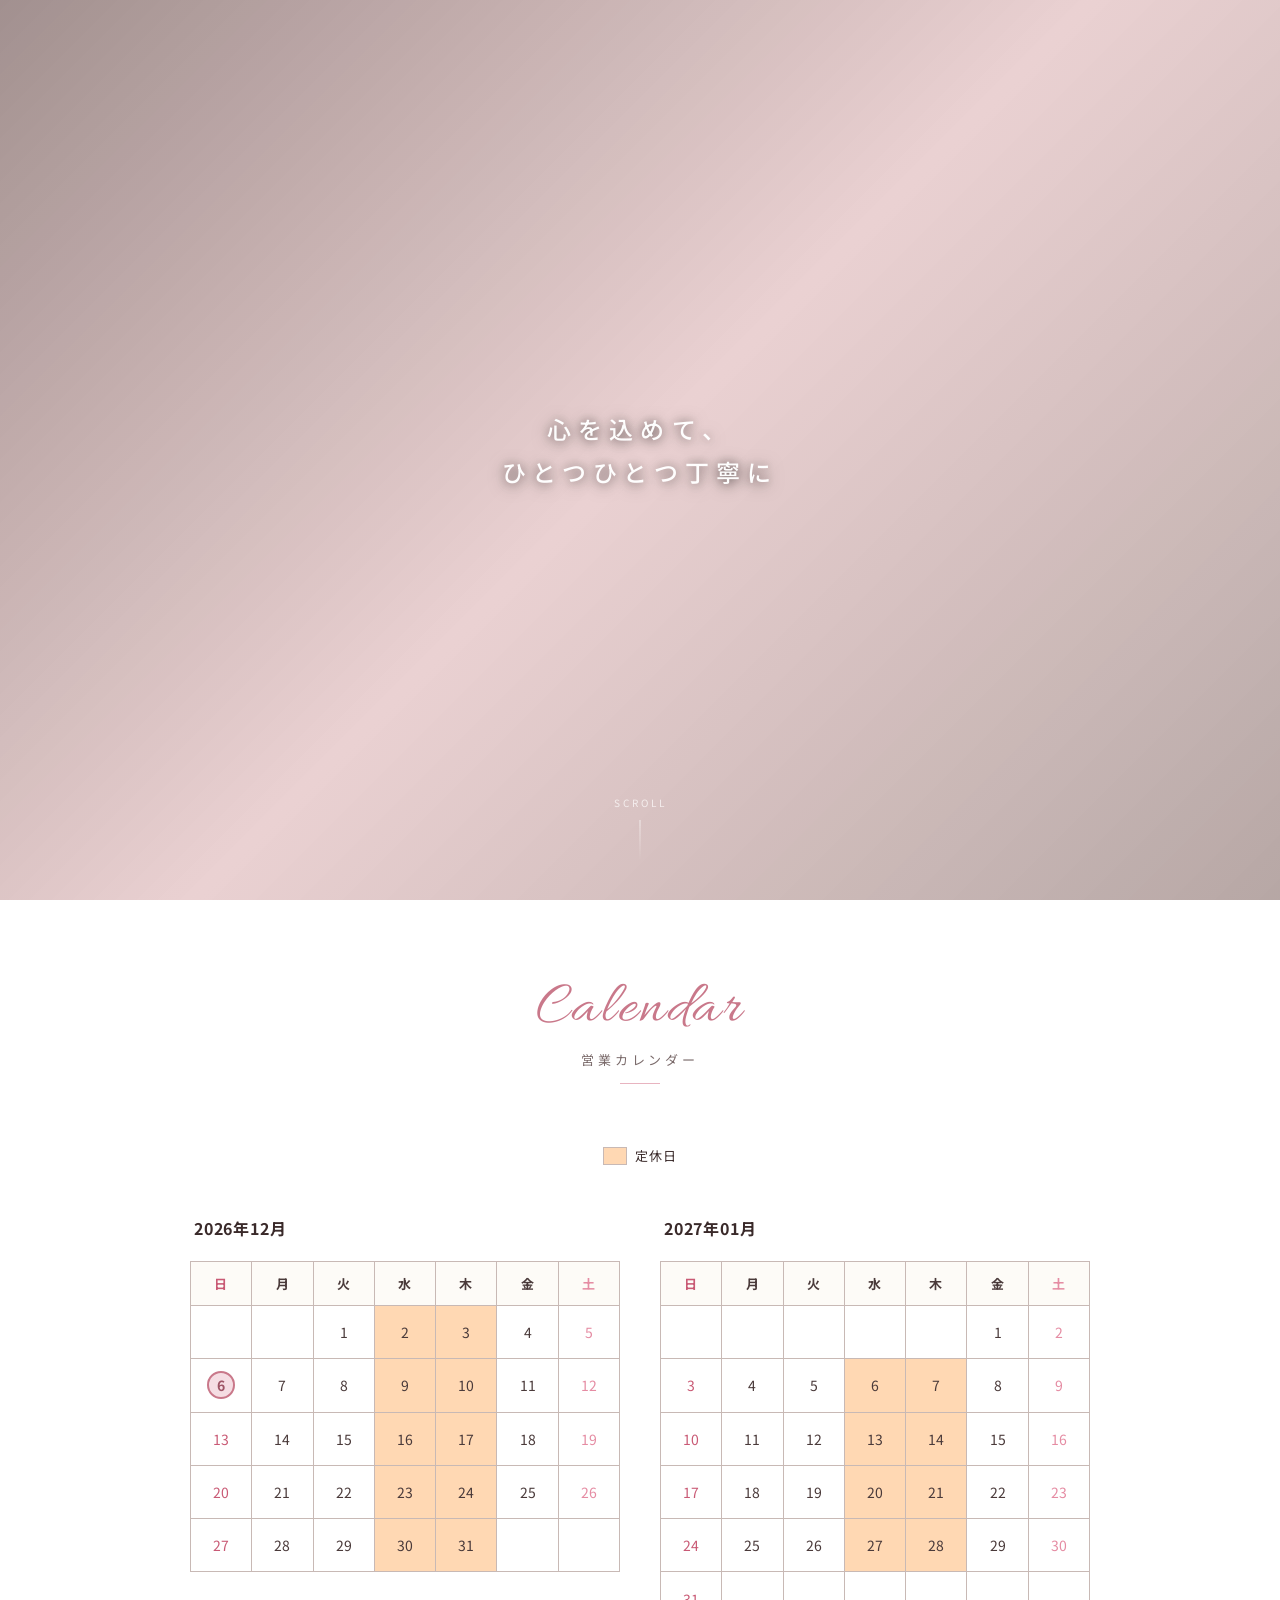
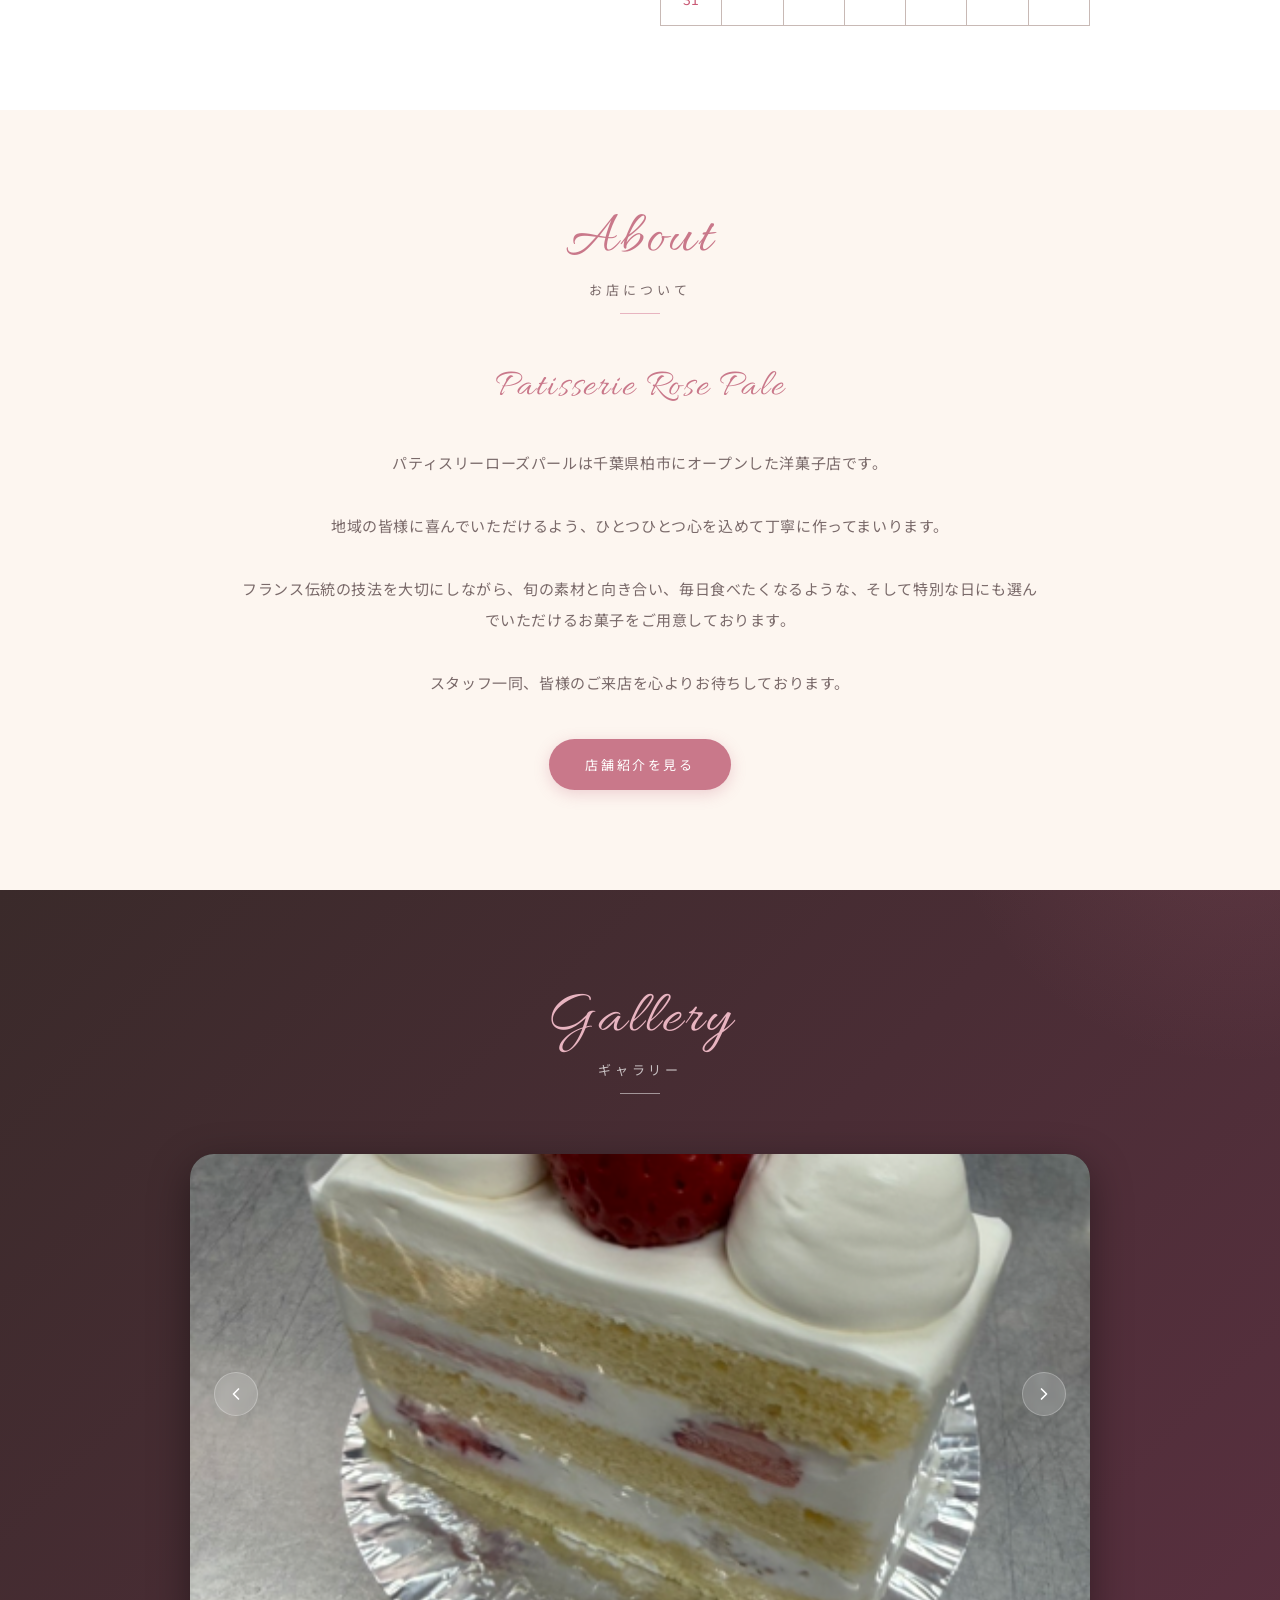
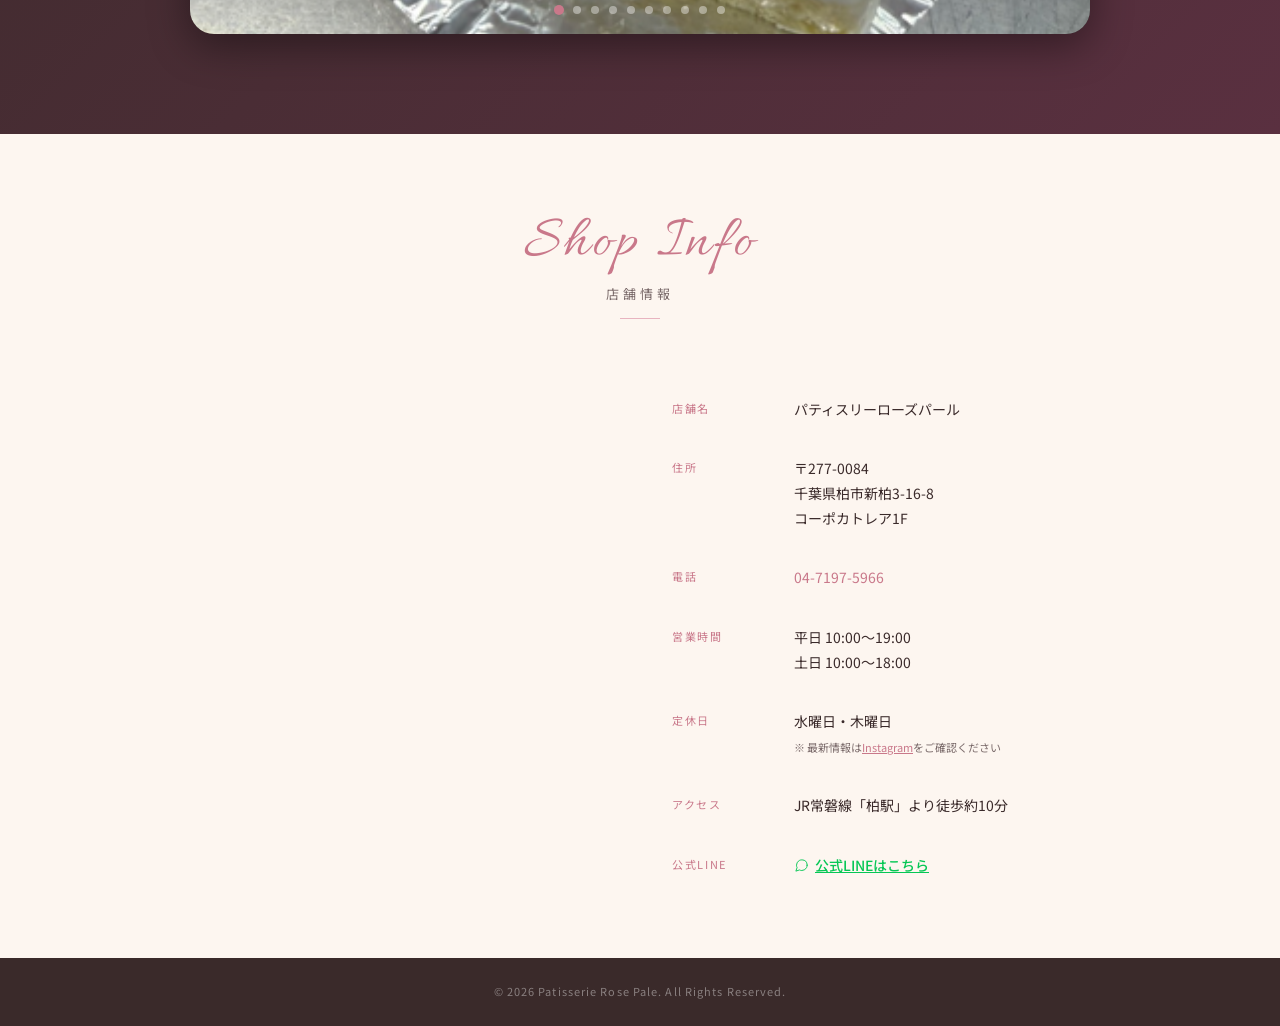
==== commit 453f37ca: "Update: Google Calendar sync, calendar redesign, Whole Cakes nav update" ====
--- a/index.html
+++ b/index.html
@@ -1,303 +1,315 @@
-<!DOCTYPE html>
-<html lang="ja">
-<head>
-  <meta charset="UTF-8">
-  <meta name="viewport" content="width=device-width, initial-scale=1.0">
-  <title>パティスリーローズパール | 千葉県柏市の洋菓子店</title>
-  <meta name="description" content="パティスリーローズパールは千葉県柏市にある洋菓子店です。生菓子・プティガトー・焼き菓子を心を込めてお作りしております。">
-  <link rel="preconnect" href="https://fonts.googleapis.com">
-  <link rel="preconnect" href="https://fonts.gstatic.com" crossorigin>
-  <link href="https://fonts.googleapis.com/css2?family=Allura&family=Cormorant+Garamond:ital,wght@1,500&family=Noto+Sans+JP:wght@300;400;500&display=swap" rel="stylesheet">
-  <link rel="stylesheet" href="css/style.css">
-</head>
-<body id="page-top">
-
-  <!-- Header -->
-  <header id="site-header" class="header-transparent">
-    <div class="header-inner">
-      <a href="index.html" class="site-logo"><img src="img/ロゴ.png" alt="Patisserie Rose Pale" class="site-logo-img"></a>
-      <button class="hamburger-btn" id="hamburger-btn" aria-label="メニューを開く" aria-expanded="false">
-        <span></span>
-        <span></span>
-        <span></span>
-      </button>
-    </div>
-  </header>
-
-  <!-- Navigation Overlay -->
-  <div class="nav-overlay" id="nav-overlay" role="navigation" aria-label="サイトナビゲーション">
-    <nav>
-      <ul>
-        <li>
-          <a href="index.html">
-            <span class="nav-en">Top</span>
-            <span class="nav-ja">トップページ</span>
-          </a>
-        </li>
-        <li>
-          <a href="namagashi.html">
-            <span class="nav-en">Raw Sweets</span>
-            <span class="nav-ja">生菓子</span>
-          </a>
-        </li>
-        <li>
-          <a href="petits-gateaux.html">
-            <span class="nav-en">Petits Gâteaux</span>
-            <span class="nav-ja">プティガトー</span>
-          </a>
-        </li>
-        <li>
-          <a href="yakigashi.html">
-            <span class="nav-en">Baked Sweets</span>
-            <span class="nav-ja">焼き菓子</span>
-          </a>
-        </li>
-        <li>
-          <a href="shop.html">
-            <span class="nav-en">Our Shop</span>
-            <span class="nav-ja">店舗紹介</span>
-          </a>
-        </li>
-      </ul>
-    </nav>
-  </div>
-
-  <!-- Hero Section -->
-  <section class="hero-section" aria-label="メインビジュアル">
-    <div class="hero-bg-slides">
-      <div class="hero-bg-slide" style="background-image: url('img/外観.webp');"></div>
-      <div class="hero-bg-slide" style="background-image: url('img/ガトーフレーズ2.png');"></div>
-      <div class="hero-bg-slide" style="background-image: url('img/ザッハトルテ2.png');"></div>
-      <div class="hero-bg-slide" style="background-image: url('img/濃厚ガトーショコラ2.png');"></div>
-      <div class="hero-bg-slide" style="background-image: url('img/コンセプト.png');"></div>
-    </div>
-    <div class="hero-overlay"></div>
-    <div class="hero-content">
-      <p class="hero-tagline">心を込めて、<br>ひとつひとつ丁寧に</p>
-    </div>
-    <div class="hero-scroll" aria-hidden="true">Scroll</div>
-  </section>
-
-  <!-- Calendar Section (placeholder) -->
-  <section class="calendar-section" id="calendar" aria-label="営業カレンダー">
-    <div class="section-title fade-in-up">
-      <span class="title-en">Calendar</span>
-      <span class="title-ja">営業カレンダー</span>
-      <span class="title-line"></span>
-    </div>
-    <div class="calendar-placeholder fade-in-up">
-      <p>カレンダーをここに挿入</p>
-    </div>
-  </section>
-
-  <!-- About Section -->
-  <section class="about-section" id="about" aria-label="お店について">
-    <div class="about-inner about-centered">
-      <div class="about-text">
-        <div class="section-title fade-in-up">
-          <span class="title-en">About</span>
-          <span class="title-ja">お店について</span>
-          <span class="title-line"></span>
-        </div>
-        <p class="about-signature fade-in-up">Patisserie Rose Pale</p>
-        <p class="about-description fade-in-up">
-          パティスリーローズパールは千葉県柏市にオープンした洋菓子店です。<br><br>
-          地域の皆様に喜んでいただけるよう、ひとつひとつ心を込めて丁寧に作ってまいります。<br><br>
-          フランス伝統の技法を大切にしながら、旬の素材と向き合い、毎日食べたくなるような、そして特別な日にも選んでいただけるお菓子をご用意しております。<br><br>
-          スタッフ一同、皆様のご来店を心よりお待ちしております。
-        </p>
-        <a href="shop.html" class="btn-primary fade-in-up">店舗紹介を見る</a>
-      </div>
-    </div>
-  </section>
-
-  <!-- Gallery Section -->
-  <section class="gallery-section" id="gallery" aria-label="ギャラリー">
-    <div class="section-title white fade-in-up">
-      <span class="title-en">Gallery</span>
-      <span class="title-ja">ギャラリー</span>
-      <span class="title-line"></span>
-    </div>
-    
-    <div class="gallery-slider-container fade-in">
-      <div class="gallery-slider" id="gallery-slider">
-        <!-- Slide 1 -->
-        <div class="gallery-slide active">
-          <img src="img/ガトーフレーズ.png" alt="ガトーフレーズ" loading="lazy">
-        </div>
-        <!-- Slide 2 -->
-        <div class="gallery-slide">
-          <img src="img/タルトフリュイ.png" alt="タルトフリュイ" loading="lazy">
-        </div>
-        <!-- Slide 3 -->
-        <div class="gallery-slide">
-          <img src="img/レアチーズ.png" alt="レアチーズ" loading="lazy">
-        </div>
-        <!-- Slide 4 -->
-        <div class="gallery-slide">
-          <img src="img/ラクテ.png" alt="ラクテ" loading="lazy">
-        </div>
-        <!-- Slide 5 -->
-        <div class="gallery-slide">
-          <img src="img/和栗モンブラン.png" alt="和栗モンブラン" loading="lazy">
-        </div>
-        <!-- Slide 6 -->
-        <div class="gallery-slide">
-          <img src="img/ショコラブラウニー.png" alt="ショコラブラウニー" loading="lazy">
-        </div>
-        <!-- Slide 7 -->
-        <div class="gallery-slide">
-          <img src="img/シューアラ クレーム.png" alt="シューアラ クレーム" loading="lazy">
-        </div>
-        <!-- Slide 8 -->
-        <div class="gallery-slide">
-          <img src="img/フレジェ.png" alt="フレジェ" loading="lazy">
-        </div>
-        <!-- Slide 9 -->
-        <div class="gallery-slide">
-          <img src="img/フィナンシェ.png" alt="フィナンシェ" loading="lazy">
-        </div>
-        <!-- Slide 10 -->
-        <div class="gallery-slide">
-          <img src="img/ローズパールプリン.png" alt="ローズパールプリン" loading="lazy">
-        </div>
-      </div>
-      
-      <!-- Arrows -->
-      <button class="slider-btn prev-btn" id="slider-prev" aria-label="前のスライドへ">
-        <svg viewBox="0 0 24 24" fill="none" stroke="currentColor" stroke-width="2" stroke-linecap="round" stroke-linejoin="round"><polyline points="15 18 9 12 15 6"/></svg>
-      </button>
-      <button class="slider-btn next-btn" id="slider-next" aria-label="次のスライドへ">
-        <svg viewBox="0 0 24 24" fill="none" stroke="currentColor" stroke-width="2" stroke-linecap="round" stroke-linejoin="round"><polyline points="9 18 15 12 9 6"/></svg>
-      </button>
-      
-      <!-- Dots -->
-      <div class="slider-dots" id="slider-dots"></div>
-    </div>
-  </section>
-
-  <!-- Shop Info Section -->
-  <section class="info-section" id="info" aria-label="店舗情報">
-    <div class="info-inner">
-      <div class="section-title fade-in-up">
-        <span class="title-en">Shop Info</span>
-        <span class="title-ja">店舗情報</span>
-        <span class="title-line"></span>
-      </div>
-      <div class="info-grid">
-        <div class="info-logo-block fade-in-up">
-          <div class="map-embed" style="margin-top: 0;">
-            <iframe
-              src="https://maps.google.com/maps?q=パティスリーローズパール,千葉県柏市新柏3-16-8&amp;hl=ja&amp;output=embed"
-              allowfullscreen=""
-              loading="lazy"
-              referrerpolicy="no-referrer-when-downgrade"
-              title="パティスリーローズパール地図"
-              style="height: 380px;">
-            </iframe>
-          </div>
-        </div>
-        <div class="fade-in-up">
-          <table class="info-table">
-            <tbody>
-              <tr>
-                <td>店舗名</td>
-                <td>パティスリーローズパール</td>
-              </tr>
-              <tr>
-                <td>住所</td>
-                <td>〒277-0084<br>千葉県柏市新柏3-16-8<br>コーポカトレア1F</td>
-              </tr>
-              <tr>
-                <td>電話</td>
-                <td><a href="tel:04-7197-5966" style="color: var(--color-rose);">04-7197-5966</a></td>
-              </tr>
-              <tr>
-                <td>営業時間</td>
-                <td>平日 10:00〜19:00<br>土日 10:00〜18:00</td>
-              </tr>
-              <tr>
-                <td>定休日</td>
-                <td>
-                  水曜日・木曜日<br>
-                  <span style="font-size: 11px; color: var(--color-text-light); display: inline-block; margin-top: 4px;">
-                    ※ 最新情報は<a href="https://www.instagram.com/rosepale2020/" target="_blank" rel="noopener noreferrer" style="color: var(--color-rose); text-decoration: underline;">Instagram</a>をご確認ください
-                  </span>
-                </td>
-              </tr>
-              <tr>
-                    <td>アクセス</td>
-                    <td>JR常磐線「柏駅」より徒歩約10分</td>
-                  </tr>
-                  <tr>
-                    <td>公式LINE</td>
-                    <td>
-                      <a href="https://line.me/R/ti/p/@408lzbvm?oat_content=url" target="_blank" rel="noopener noreferrer" style="color: #06C755; text-decoration: underline; font-weight: 500; display: inline-flex; align-items: center; gap: 6px;">
-                        <svg viewBox="0 0 24 24" fill="none" stroke="currentColor" stroke-width="1.5" stroke-linecap="round" stroke-linejoin="round" style="width: 15px; height: 15px;"><path d="M21 11.5a8.38 8.38 0 0 1-.9 3.8 8.5 8.5 0 0 1-7.6 4.7 8.38 8.38 0 0 1-3.8-.9L3 21l1.9-5.7a8.38 8.38 0 0 1-.9-3.8 8.5 8.5 0 0 1 4.7-7.6 8.38 8.38 0 0 1 3.8-.9h.5a8.48 8.48 0 0 1 8 8v.5z"/></svg>
-                        公式LINEはこちら
-                      </a>
-                    </td>
-                  </tr>
-            </tbody>
-          </table>
-        </div>
-      </div>
-    </div>
-  </section>
-
-  <!-- Footer -->
-  <footer class="footer-bar">
-    <p>&copy; 2026 Patisserie Rose Pale. All Rights Reserved.</p>
-  </footer>
-
-  <!-- Back to Top -->
-  <button id="back-to-top" aria-label="ページトップへ戻る">
-    <svg viewBox="0 0 24 24" fill="none" stroke="currentColor" stroke-width="2" stroke-linecap="round" stroke-linejoin="round">
-      <polyline points="18 15 12 9 6 15"/>
-    </svg>
-  </button>
-
-  <!-- SP Bottom Bar -->
-      <div class="sp-bottom-bar">
-    <ul>
-      <li>
-        <a href="tel:04-7197-5966" aria-label="電話する">
-          <svg viewBox="0 0 24 24" fill="none" stroke="currentColor" stroke-width="1.5" stroke-linecap="round" stroke-linejoin="round">
-            <path d="M22 16.92v3a2 2 0 01-2.18 2 19.79 19.79 0 01-8.63-3.07A19.5 19.5 0 013.07 10.8a19.79 19.79 0 01-3.07-8.72A2 2 0 012.18 0h3a2 2 0 012 1.72c.127.96.361 1.903.7 2.81a2 2 0 01-.45 2.11L6.91 7.09a16 16 0 006 6l.56-.56a2 2 0 012.11-.45c.907.339 1.85.573 2.81.7A2 2 0 0122 16.92z"/>
-          </svg>
-          Tel
-        </a>
-      </li>
-      <li>
-        <a href="https://www.instagram.com/rosepale2020/" target="_blank" rel="noopener noreferrer" aria-label="Instagram">
-          <svg viewBox="0 0 24 24" fill="none" stroke="currentColor" stroke-width="1.5" stroke-linecap="round" stroke-linejoin="round">
-            <rect x="2" y="2" width="20" height="20" rx="5" ry="5"/>
-            <circle cx="12" cy="12" r="4"/>
-            <circle cx="17.5" cy="6.5" r="1" fill="currentColor" stroke="none"/>
-          </svg>
-          Instagram
-        </a>
-      </li>
-      <li>
-        <a href="https://line.me/R/ti/p/@408lzbvm?oat_content=url" target="_blank" rel="noopener noreferrer" aria-label="LINE">
-          <svg viewBox="0 0 24 24" fill="none" stroke="currentColor" stroke-width="1.5" stroke-linecap="round" stroke-linejoin="round">
-            <path d="M21 11.5a8.38 8.38 0 0 1-.9 3.8 8.5 8.5 0 0 1-7.6 4.7 8.38 8.38 0 0 1-3.8-.9L3 21l1.9-5.7a8.38 8.38 0 0 1-.9-3.8 8.5 8.5 0 0 1 4.7-7.6 8.38 8.38 0 0 1 3.8-.9h.5a8.48 8.48 0 0 1 8 8v.5z"/>
-          </svg>
-          LINE
-        </a>
-      </li>
-      <li>
-        <a href="https://goo.gl/maps/tMZ2dfhwpbiLXZkw8" target="_blank" rel="noopener noreferrer" aria-label="地図を開く">
-          <svg viewBox="0 0 24 24" fill="none" stroke="currentColor" stroke-width="1.5" stroke-linecap="round" stroke-linejoin="round">
-            <path d="M12 2C8.13 2 5 5.13 5 9c0 5.25 7 13 7 13s7-7.75 7-13c0-3.87-3.13-7-7-7z"/>
-            <circle cx="12" cy="9" r="2.5"/>
-          </svg>
-          Map
-        </a>
-      </li>
-    </ul>
-  </div>
-
-  <script src="js/main.js"></script>
-</body>
-</html>
+<!DOCTYPE html>
+<html lang="ja">
+<head>
+  <meta charset="UTF-8">
+  <meta name="viewport" content="width=device-width, initial-scale=1.0">
+  <title>パティスリーローズパール | 千葉県柏市の洋菓子店</title>
+  <meta name="description" content="パティスリーローズパールは千葉県柏市にある洋菓子店です。ホールケーキ・プティガトー・焼き菓子を心を込めてお作りしております。">
+  <link rel="preconnect" href="https://fonts.googleapis.com">
+  <link rel="preconnect" href="https://fonts.gstatic.com" crossorigin>
+  <link href="https://fonts.googleapis.com/css2?family=Allura&family=Cormorant+Garamond:ital,wght@1,500&family=Noto+Sans+JP:wght@300;400;500&display=swap" rel="stylesheet">
+  <link rel="stylesheet" href="css/style.css">
+</head>
+<body id="page-top">
+
+  <!-- Header -->
+  <header id="site-header" class="header-transparent">
+    <div class="header-inner">
+      <a href="index.html" class="site-logo"><img src="img/ロゴ.png" alt="Patisserie Rose Pale" class="site-logo-img"></a>
+      <button class="hamburger-btn" id="hamburger-btn" aria-label="メニューを開く" aria-expanded="false">
+        <span></span>
+        <span></span>
+        <span></span>
+      </button>
+    </div>
+  </header>
+
+  <!-- Navigation Overlay -->
+  <div class="nav-overlay" id="nav-overlay" role="navigation" aria-label="サイトナビゲーション">
+    <nav>
+      <ul>
+        <li>
+          <a href="index.html">
+            <span class="nav-en">Top</span>
+            <span class="nav-ja">トップページ</span>
+          </a>
+        </li>
+        <li>
+          <a href="namagashi.html">
+            <span class="nav-en">Whole Cakes</span>
+            <span class="nav-ja">ホールケーキ</span>
+          </a>
+        </li>
+        <li>
+          <a href="petits-gateaux.html">
+            <span class="nav-en">Petits Gâteaux</span>
+            <span class="nav-ja">プティガトー</span>
+          </a>
+        </li>
+        <li>
+          <a href="yakigashi.html">
+            <span class="nav-en">Baked Sweets</span>
+            <span class="nav-ja">焼き菓子</span>
+          </a>
+        </li>
+        <li>
+          <a href="shop.html">
+            <span class="nav-en">Our Shop</span>
+            <span class="nav-ja">店舗紹介</span>
+          </a>
+        </li>
+      </ul>
+    </nav>
+  </div>
+
+  <!-- Hero Section -->
+  <section class="hero-section" aria-label="メインビジュアル">
+    <div class="hero-bg-slides">
+      <div class="hero-bg-slide" style="background-image: url('img/外観.webp');"></div>
+      <div class="hero-bg-slide" style="background-image: url('img/ガトーフレーズ2.png');"></div>
+      <div class="hero-bg-slide" style="background-image: url('img/ザッハトルテ2.png');"></div>
+      <div class="hero-bg-slide" style="background-image: url('img/濃厚ガトーショコラ2.png');"></div>
+      <div class="hero-bg-slide" style="background-image: url('img/コンセプト.png');"></div>
+    </div>
+    <div class="hero-overlay"></div>
+    <div class="hero-content">
+      <p class="hero-tagline">心を込めて、<br>ひとつひとつ丁寧に</p>
+    </div>
+    <div class="hero-scroll" aria-hidden="true">Scroll</div>
+  </section>
+
+
+  <!-- Calendar Section -->
+  <section class="calendar-section" id="calendar" aria-label="営業カレンダー">
+    <div class="section-title fade-in-up">
+      <span class="title-en">Calendar</span>
+      <span class="title-ja">営業カレンダー</span>
+      <span class="title-line"></span>
+    </div>
+
+    <!-- 凡例 -->
+    <div class="cal-legend fade-in-up">
+      <span class="cal-legend-item"><span class="cal-legend-dot cal-legend-closed"></span>定休日</span>
+    </div>
+
+    <!-- 2か月分カレンダー -->
+    <div class="cal-grid-wrap fade-in-up" id="cal-container">
+      <div class="cal-month-block" id="cal-month-0"></div>
+      <div class="cal-month-block" id="cal-month-1"></div>
+    </div>
+  </section>
+
+
+
+  <!-- About Section -->
+  <section class="about-section" id="about" aria-label="お店について">
+    <div class="about-inner about-centered">
+      <div class="about-text">
+        <div class="section-title fade-in-up">
+          <span class="title-en">About</span>
+          <span class="title-ja">お店について</span>
+          <span class="title-line"></span>
+        </div>
+        <p class="about-signature fade-in-up">Patisserie Rose Pale</p>
+        <p class="about-description fade-in-up">
+          パティスリーローズパールは千葉県柏市にオープンした洋菓子店です。<br><br>
+          地域の皆様に喜んでいただけるよう、ひとつひとつ心を込めて丁寧に作ってまいります。<br><br>
+          フランス伝統の技法を大切にしながら、旬の素材と向き合い、毎日食べたくなるような、そして特別な日にも選んでいただけるお菓子をご用意しております。<br><br>
+          スタッフ一同、皆様のご来店を心よりお待ちしております。
+        </p>
+        <a href="shop.html" class="btn-primary fade-in-up">店舗紹介を見る</a>
+      </div>
+    </div>
+  </section>
+
+  <!-- Gallery Section -->
+  <section class="gallery-section" id="gallery" aria-label="ギャラリー">
+    <div class="section-title white fade-in-up">
+      <span class="title-en">Gallery</span>
+      <span class="title-ja">ギャラリー</span>
+      <span class="title-line"></span>
+    </div>
+    
+    <div class="gallery-slider-container fade-in">
+      <div class="gallery-slider" id="gallery-slider">
+        <!-- Slide 1 -->
+        <div class="gallery-slide active">
+          <img src="img/ガトーフレーズ.png" alt="ガトーフレーズ" loading="lazy">
+        </div>
+        <!-- Slide 2 -->
+        <div class="gallery-slide">
+          <img src="img/タルトフリュイ.png" alt="タルトフリュイ" loading="lazy">
+        </div>
+        <!-- Slide 3 -->
+        <div class="gallery-slide">
+          <img src="img/レアチーズ.png" alt="レアチーズ" loading="lazy">
+        </div>
+        <!-- Slide 4 -->
+        <div class="gallery-slide">
+          <img src="img/ラクテ.png" alt="ラクテ" loading="lazy">
+        </div>
+        <!-- Slide 5 -->
+        <div class="gallery-slide">
+          <img src="img/和栗モンブラン.png" alt="和栗モンブラン" loading="lazy">
+        </div>
+        <!-- Slide 6 -->
+        <div class="gallery-slide">
+          <img src="img/ショコラブラウニー.png" alt="ショコラブラウニー" loading="lazy">
+        </div>
+        <!-- Slide 7 -->
+        <div class="gallery-slide">
+          <img src="img/シューアラ クレーム.png" alt="シューアラ クレーム" loading="lazy">
+        </div>
+        <!-- Slide 8 -->
+        <div class="gallery-slide">
+          <img src="img/フレジェ.png" alt="フレジェ" loading="lazy">
+        </div>
+        <!-- Slide 9 -->
+        <div class="gallery-slide">
+          <img src="img/フィナンシェ.png" alt="フィナンシェ" loading="lazy">
+        </div>
+        <!-- Slide 10 -->
+        <div class="gallery-slide">
+          <img src="img/ローズパールプリン.png" alt="ローズパールプリン" loading="lazy">
+        </div>
+      </div>
+      
+      <!-- Arrows -->
+      <button class="slider-btn prev-btn" id="slider-prev" aria-label="前のスライドへ">
+        <svg viewBox="0 0 24 24" fill="none" stroke="currentColor" stroke-width="2" stroke-linecap="round" stroke-linejoin="round"><polyline points="15 18 9 12 15 6"/></svg>
+      </button>
+      <button class="slider-btn next-btn" id="slider-next" aria-label="次のスライドへ">
+        <svg viewBox="0 0 24 24" fill="none" stroke="currentColor" stroke-width="2" stroke-linecap="round" stroke-linejoin="round"><polyline points="9 18 15 12 9 6"/></svg>
+      </button>
+      
+      <!-- Dots -->
+      <div class="slider-dots" id="slider-dots"></div>
+    </div>
+  </section>
+
+  <!-- Shop Info Section -->
+  <section class="info-section" id="info" aria-label="店舗情報">
+    <div class="info-inner">
+      <div class="section-title fade-in-up">
+        <span class="title-en">Shop Info</span>
+        <span class="title-ja">店舗情報</span>
+        <span class="title-line"></span>
+      </div>
+      <div class="info-grid">
+        <div class="info-logo-block fade-in-up">
+          <div class="map-embed" style="margin-top: 0;">
+            <iframe
+              src="https://maps.google.com/maps?q=パティスリーローズパール,千葉県柏市新柏3-16-8&amp;hl=ja&amp;output=embed"
+              allowfullscreen=""
+              loading="lazy"
+              referrerpolicy="no-referrer-when-downgrade"
+              title="パティスリーローズパール地図"
+              style="height: 380px;">
+            </iframe>
+          </div>
+        </div>
+        <div class="fade-in-up">
+          <table class="info-table">
+            <tbody>
+              <tr>
+                <td>店舗名</td>
+                <td>パティスリーローズパール</td>
+              </tr>
+              <tr>
+                <td>住所</td>
+                <td>〒277-0084<br>千葉県柏市新柏3-16-8<br>コーポカトレア1F</td>
+              </tr>
+              <tr>
+                <td>電話</td>
+                <td><a href="tel:04-7197-5966" style="color: var(--color-rose);">04-7197-5966</a></td>
+              </tr>
+              <tr>
+                <td>営業時間</td>
+                <td>平日 10:00〜19:00<br>土日 10:00〜18:00</td>
+              </tr>
+              <tr>
+                <td>定休日</td>
+                <td>
+                  水曜日・木曜日<br>
+                  <span style="font-size: 11px; color: var(--color-text-light); display: inline-block; margin-top: 4px;">
+                    ※ 最新情報は<a href="https://www.instagram.com/rosepale2020/" target="_blank" rel="noopener noreferrer" style="color: var(--color-rose); text-decoration: underline;">Instagram</a>をご確認ください
+                  </span>
+                </td>
+              </tr>
+              <tr>
+                    <td>アクセス</td>
+                    <td>JR常磐線「柏駅」より徒歩約10分</td>
+                  </tr>
+                  <tr>
+                    <td>公式LINE</td>
+                    <td>
+                      <a href="https://line.me/R/ti/p/@408lzbvm?oat_content=url" target="_blank" rel="noopener noreferrer" style="color: #06C755; text-decoration: underline; font-weight: 500; display: inline-flex; align-items: center; gap: 6px;">
+                        <svg viewBox="0 0 24 24" fill="none" stroke="currentColor" stroke-width="1.5" stroke-linecap="round" stroke-linejoin="round" style="width: 15px; height: 15px;"><path d="M21 11.5a8.38 8.38 0 0 1-.9 3.8 8.5 8.5 0 0 1-7.6 4.7 8.38 8.38 0 0 1-3.8-.9L3 21l1.9-5.7a8.38 8.38 0 0 1-.9-3.8 8.5 8.5 0 0 1 4.7-7.6 8.38 8.38 0 0 1 3.8-.9h.5a8.48 8.48 0 0 1 8 8v.5z"/></svg>
+                        公式LINEはこちら
+                      </a>
+                    </td>
+                  </tr>
+            </tbody>
+          </table>
+        </div>
+      </div>
+    </div>
+  </section>
+
+  <!-- Footer -->
+  <footer class="footer-bar">
+    <p>&copy; 2026 Patisserie Rose Pale. All Rights Reserved.</p>
+  </footer>
+
+  <!-- Back to Top -->
+  <button id="back-to-top" aria-label="ページトップへ戻る">
+    <svg viewBox="0 0 24 24" fill="none" stroke="currentColor" stroke-width="2" stroke-linecap="round" stroke-linejoin="round">
+      <polyline points="18 15 12 9 6 15"/>
+    </svg>
+  </button>
+
+  <!-- SP Bottom Bar -->
+      <div class="sp-bottom-bar">
+    <ul>
+      <li>
+        <a href="tel:04-7197-5966" aria-label="電話する">
+          <svg viewBox="0 0 24 24" fill="none" stroke="currentColor" stroke-width="1.5" stroke-linecap="round" stroke-linejoin="round">
+            <path d="M22 16.92v3a2 2 0 01-2.18 2 19.79 19.79 0 01-8.63-3.07A19.5 19.5 0 013.07 10.8a19.79 19.79 0 01-3.07-8.72A2 2 0 012.18 0h3a2 2 0 012 1.72c.127.96.361 1.903.7 2.81a2 2 0 01-.45 2.11L6.91 7.09a16 16 0 006 6l.56-.56a2 2 0 012.11-.45c.907.339 1.85.573 2.81.7A2 2 0 0122 16.92z"/>
+          </svg>
+          Tel
+        </a>
+      </li>
+      <li>
+        <a href="https://www.instagram.com/rosepale2020/" target="_blank" rel="noopener noreferrer" aria-label="Instagram">
+          <svg viewBox="0 0 24 24" fill="none" stroke="currentColor" stroke-width="1.5" stroke-linecap="round" stroke-linejoin="round">
+            <rect x="2" y="2" width="20" height="20" rx="5" ry="5"/>
+            <circle cx="12" cy="12" r="4"/>
+            <circle cx="17.5" cy="6.5" r="1" fill="currentColor" stroke="none"/>
+          </svg>
+          Instagram
+        </a>
+      </li>
+      <li>
+        <a href="https://line.me/R/ti/p/@408lzbvm?oat_content=url" target="_blank" rel="noopener noreferrer" aria-label="LINE">
+          <svg viewBox="0 0 24 24" fill="none" stroke="currentColor" stroke-width="1.5" stroke-linecap="round" stroke-linejoin="round">
+            <path d="M21 11.5a8.38 8.38 0 0 1-.9 3.8 8.5 8.5 0 0 1-7.6 4.7 8.38 8.38 0 0 1-3.8-.9L3 21l1.9-5.7a8.38 8.38 0 0 1-.9-3.8 8.5 8.5 0 0 1 4.7-7.6 8.38 8.38 0 0 1 3.8-.9h.5a8.48 8.48 0 0 1 8 8v.5z"/>
+          </svg>
+          LINE
+        </a>
+      </li>
+      <li>
+        <a href="https://goo.gl/maps/tMZ2dfhwpbiLXZkw8" target="_blank" rel="noopener noreferrer" aria-label="地図を開く">
+          <svg viewBox="0 0 24 24" fill="none" stroke="currentColor" stroke-width="1.5" stroke-linecap="round" stroke-linejoin="round">
+            <path d="M12 2C8.13 2 5 5.13 5 9c0 5.25 7 13 7 13s7-7.75 7-13c0-3.87-3.13-7-7-7z"/>
+            <circle cx="12" cy="9" r="2.5"/>
+          </svg>
+          Map
+        </a>
+      </li>
+    </ul>
+  </div>
+
+  <script src="js/main.js"></script>
+  <script src="js/calendar.js"></script>
+</body>
+</html>
--- a/css/style.css
+++ b/css/style.css
@@ -460,28 +460,172 @@
 }
 
 /* ========================================
-   CALENDAR SECTION (placeholder)
+   CALENDAR SECTION
    ======================================== */
 .calendar-section {
-  padding: 80px 40px;
+  padding: 80px 40px 60px;
   background: var(--color-white);
   text-align: center;
 }
 
-.calendar-placeholder {
+/* 凡例 */
+.cal-legend {
+  display: flex;
+  align-items: center;
+  justify-content: center;
+  gap: 24px;
+  flex-wrap: wrap;
+  margin-bottom: 36px;
+  font-size: 13px;
+  letter-spacing: 0.08em;
+  color: var(--color-text);
+}
+.cal-legend-item {
+  display: flex;
+  align-items: center;
+  gap: 8px;
+}
+.cal-legend-dot {
+  width: 24px;
+  height: 18px;
+  border-radius: 0;
+  border: 1px solid #c8b9b5;
+  flex-shrink: 0;
+}
+.cal-legend-closed {
+  background: #ffd8b3;
+}
+
+/* 2カラム月グリッド */
+.cal-grid-wrap {
+  display: grid;
+  grid-template-columns: 1fr 1fr;
+  gap: 40px;
   max-width: 900px;
-  margin: 40px auto 0;
-  min-height: 200px;
-  border: 2px dashed var(--color-rose-light);
-  border-radius: var(--radius-md);
+  margin: 0 auto 24px;
+}
+
+/* 月ブロック */
+.cal-month-block {
+  background: transparent;
+  overflow: hidden;
+}
+
+/* 月ヘッダー */
+.cal-month-header {
+  font-family: var(--font-sans);
+  color: var(--color-text);
+  padding: 10px 4px;
+  font-size: 16px;
+  font-weight: bold;
+  letter-spacing: 0.05em;
+  text-align: left;
+  margin-bottom: 8px;
+}
+
+/* テーブル全体の枠線 */
+.cal-table {
+  border-top: 1px solid #c8b9b5;
+  border-left: 1px solid #c8b9b5;
+  background: var(--color-white);
+}
+
+/* 曜日ヘッダー行 */
+.cal-dow-row {
+  display: grid;
+  grid-template-columns: repeat(7, 1fr);
+  background: #fdfbf7;
+}
+.cal-dow-cell {
+  padding: 10px 4px;
+  font-size: 13px;
+  letter-spacing: 0.05em;
+  font-weight: bold;
+  text-align: center;
+  border-right: 1px solid #c8b9b5;
+  border-bottom: 1px solid #c8b9b5;
+  color: #4a3a3a;
+}
+.cal-dow-cell.sun { color: #c95a75; }
+.cal-dow-cell.sat { color: #e58ca3; }
+
+/* 日付グリッド */
+.cal-body {
+  display: grid;
+  grid-template-columns: repeat(7, 1fr);
+}
+
+/* 個別日セル */
+.cal-cell {
+  aspect-ratio: 1.15;
   display: flex;
   align-items: center;
   justify-content: center;
+  font-size: 14px;
+  font-weight: normal;
+  border-right: 1px solid #c8b9b5;
+  border-bottom: 1px solid #c8b9b5;
+  color: #4a3a3a;
+  background: var(--color-white);
+  position: relative;
+}
+
+.cal-cell.cal-empty {
+  background: var(--color-white);
+}
+
+/* 日曜 */
+.cal-cell.cal-sun .cal-day-num { color: #c95a75; }
+/* 土曜 */
+.cal-cell.cal-sat .cal-day-num { color: #e58ca3; }
+
+/* 定休日（水・木） */
+.cal-cell.cal-closed {
+  background: #ffd8b3;
+}
+.cal-cell.cal-closed .cal-day-num {
+  color: #4a3a3a;
+}
+
+/* 今日（数字を丸で囲む） */
+.cal-cell.cal-today .cal-day-num {
+  border: 2px solid var(--color-rose);
   background: var(--color-rose-pale);
-  color: var(--color-rose);
-  font-size: 16px;
-  letter-spacing: 0.15em;
-}
+  color: var(--color-rose-dark);
+  width: 28px;
+  height: 28px;
+  border-radius: 50%;
+  display: flex;
+  align-items: center;
+  justify-content: center;
+  font-weight: bold;
+}
+
+.cal-day-num {
+  font-size: 14px;
+  line-height: 1;
+}
+
+/* レスポンシブ */
+@media (max-width: 760px) {
+  .cal-grid-wrap {
+    grid-template-columns: 1fr;
+    gap: 30px;
+  }
+  .calendar-section {
+    padding: 60px 20px;
+  }
+}
+@media (max-width: 480px) {
+  .cal-cell {
+    font-size: 13px;
+  }
+  .cal-dow-cell {
+    font-size: 13px;
+    padding: 8px 2px;
+  }
+}
+
 
 /* ========================================
    SECTION TITLES
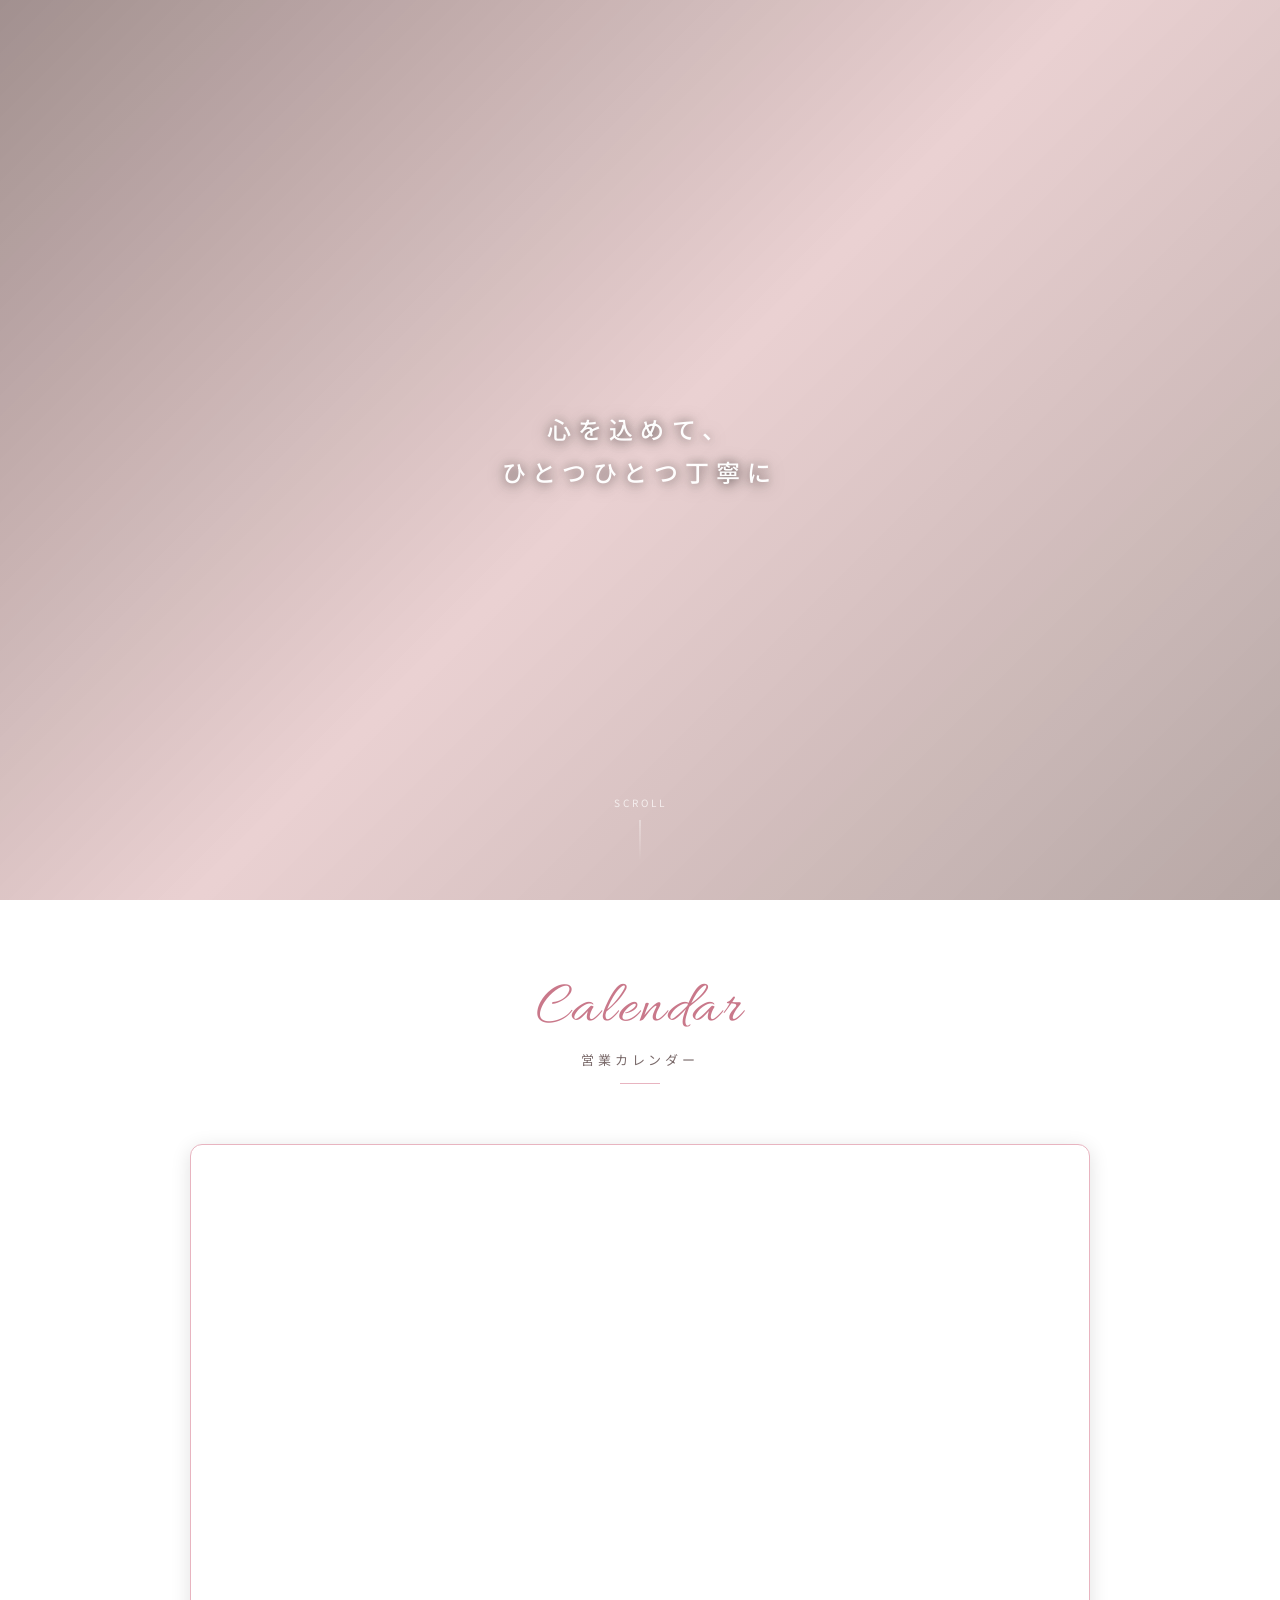
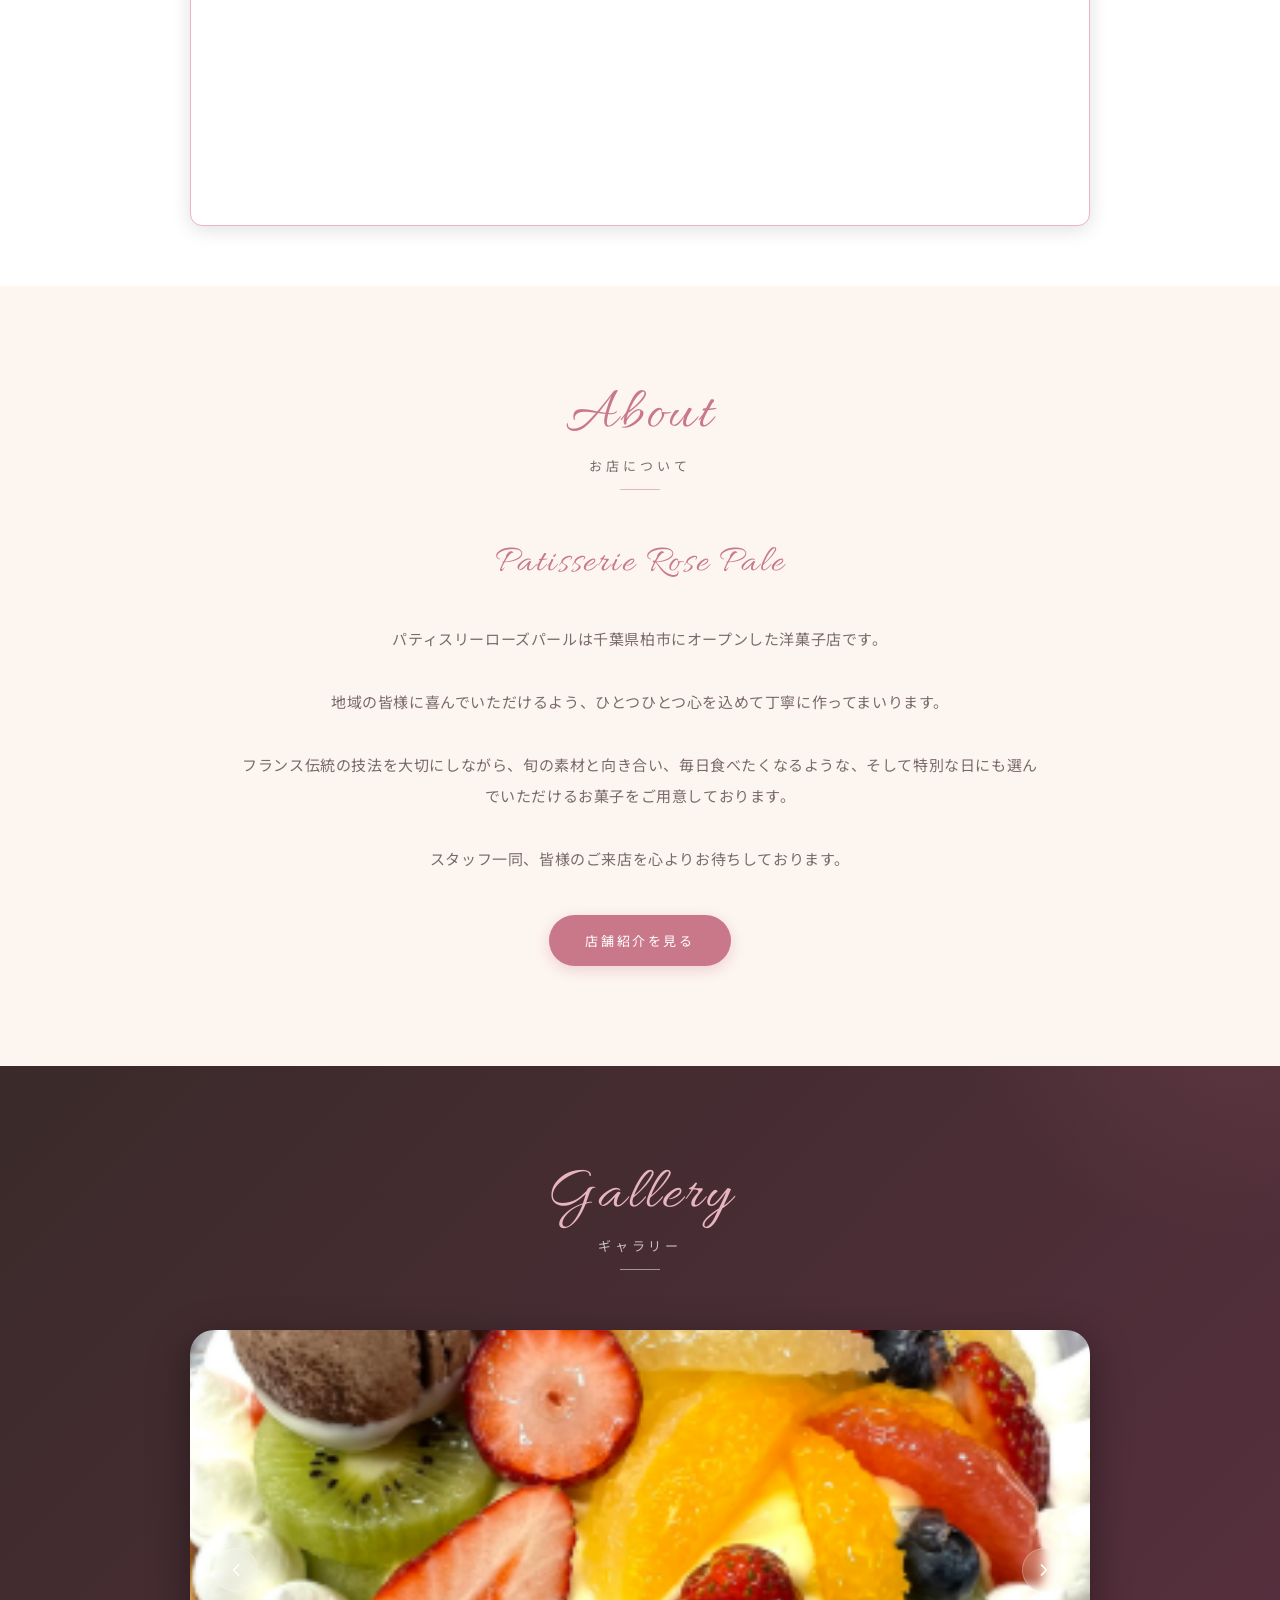
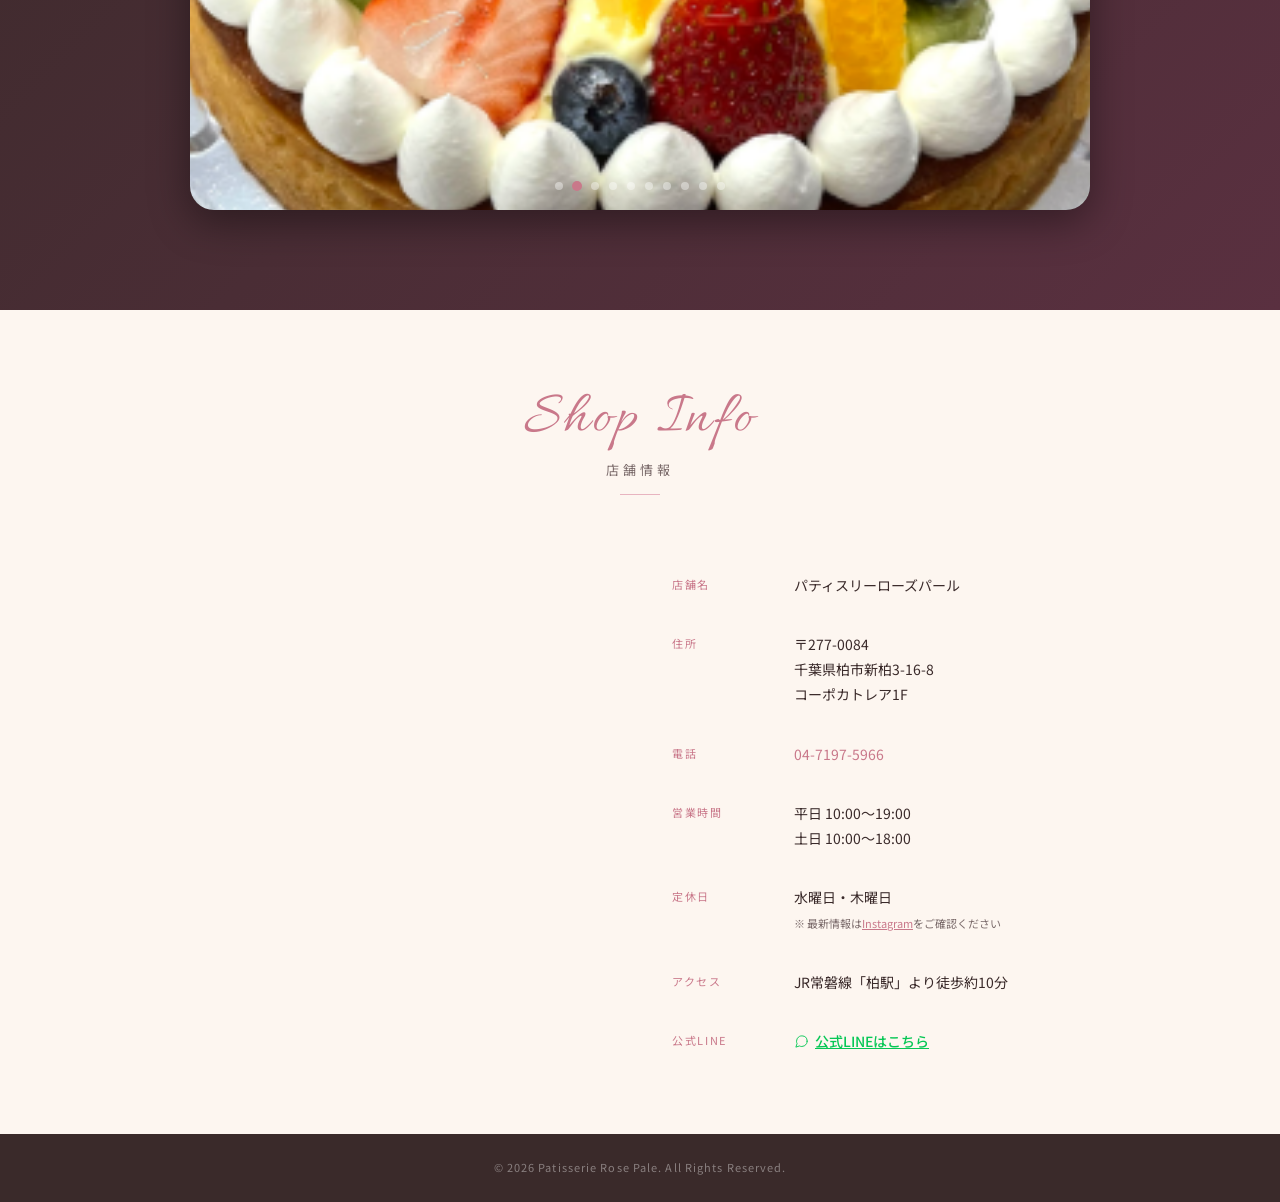
==== commit cd18842f: "feat: embed google calendar directly and make it responsive" ====
--- a/index.html
+++ b/index.html
@@ -87,15 +87,10 @@
       <span class="title-line"></span>
     </div>
 
-    <!-- 凡例 -->
-    <div class="cal-legend fade-in-up">
-      <span class="cal-legend-item"><span class="cal-legend-dot cal-legend-closed"></span>定休日</span>
-    </div>
-
-    <!-- 2か月分カレンダー -->
-    <div class="cal-grid-wrap fade-in-up" id="cal-container">
-      <div class="cal-month-block" id="cal-month-0"></div>
-      <div class="cal-month-block" id="cal-month-1"></div>
+    <div class="calendar-embed-wrap fade-in-up">
+      <div class="calendar-embed">
+        <iframe src="https://calendar.google.com/calendar/embed?src=patisserierosepale%40gmail.com&amp;ctz=Asia%2FTokyo" style="border: 0" frameborder="0" scrolling="no" title="営業カレンダー"></iframe>
+      </div>
     </div>
   </section>
 
@@ -310,6 +305,5 @@
   </div>
 
   <script src="js/main.js"></script>
-  <script src="js/calendar.js"></script>
 </body>
 </html>
--- a/css/style.css
+++ b/css/style.css
@@ -625,6 +625,40 @@
     padding: 8px 2px;
   }
 }
+/* Google Calendar Embed */
+.calendar-embed-wrap {
+  max-width: 900px;
+  margin: 0 auto;
+  padding: 12px;
+  background: var(--color-white);
+  border-radius: var(--radius-md);
+  box-shadow: var(--shadow-md);
+  border: 1px solid var(--color-rose-light);
+}
+
+.calendar-embed {
+  position: relative;
+  width: 100%;
+  padding-top: 75%; /* 4:3 Aspect Ratio */
+  height: 0;
+  overflow: hidden;
+}
+
+.calendar-embed iframe {
+  position: absolute;
+  top: 0;
+  left: 0;
+  width: 100%;
+  height: 100%;
+  border: none;
+  border-radius: calc(var(--radius-md) - 6px);
+}
+
+@media (max-width: 768px) {
+  .calendar-embed {
+    padding-top: 100%; /* More square on mobile */
+  }
+}
 
 
 /* ========================================
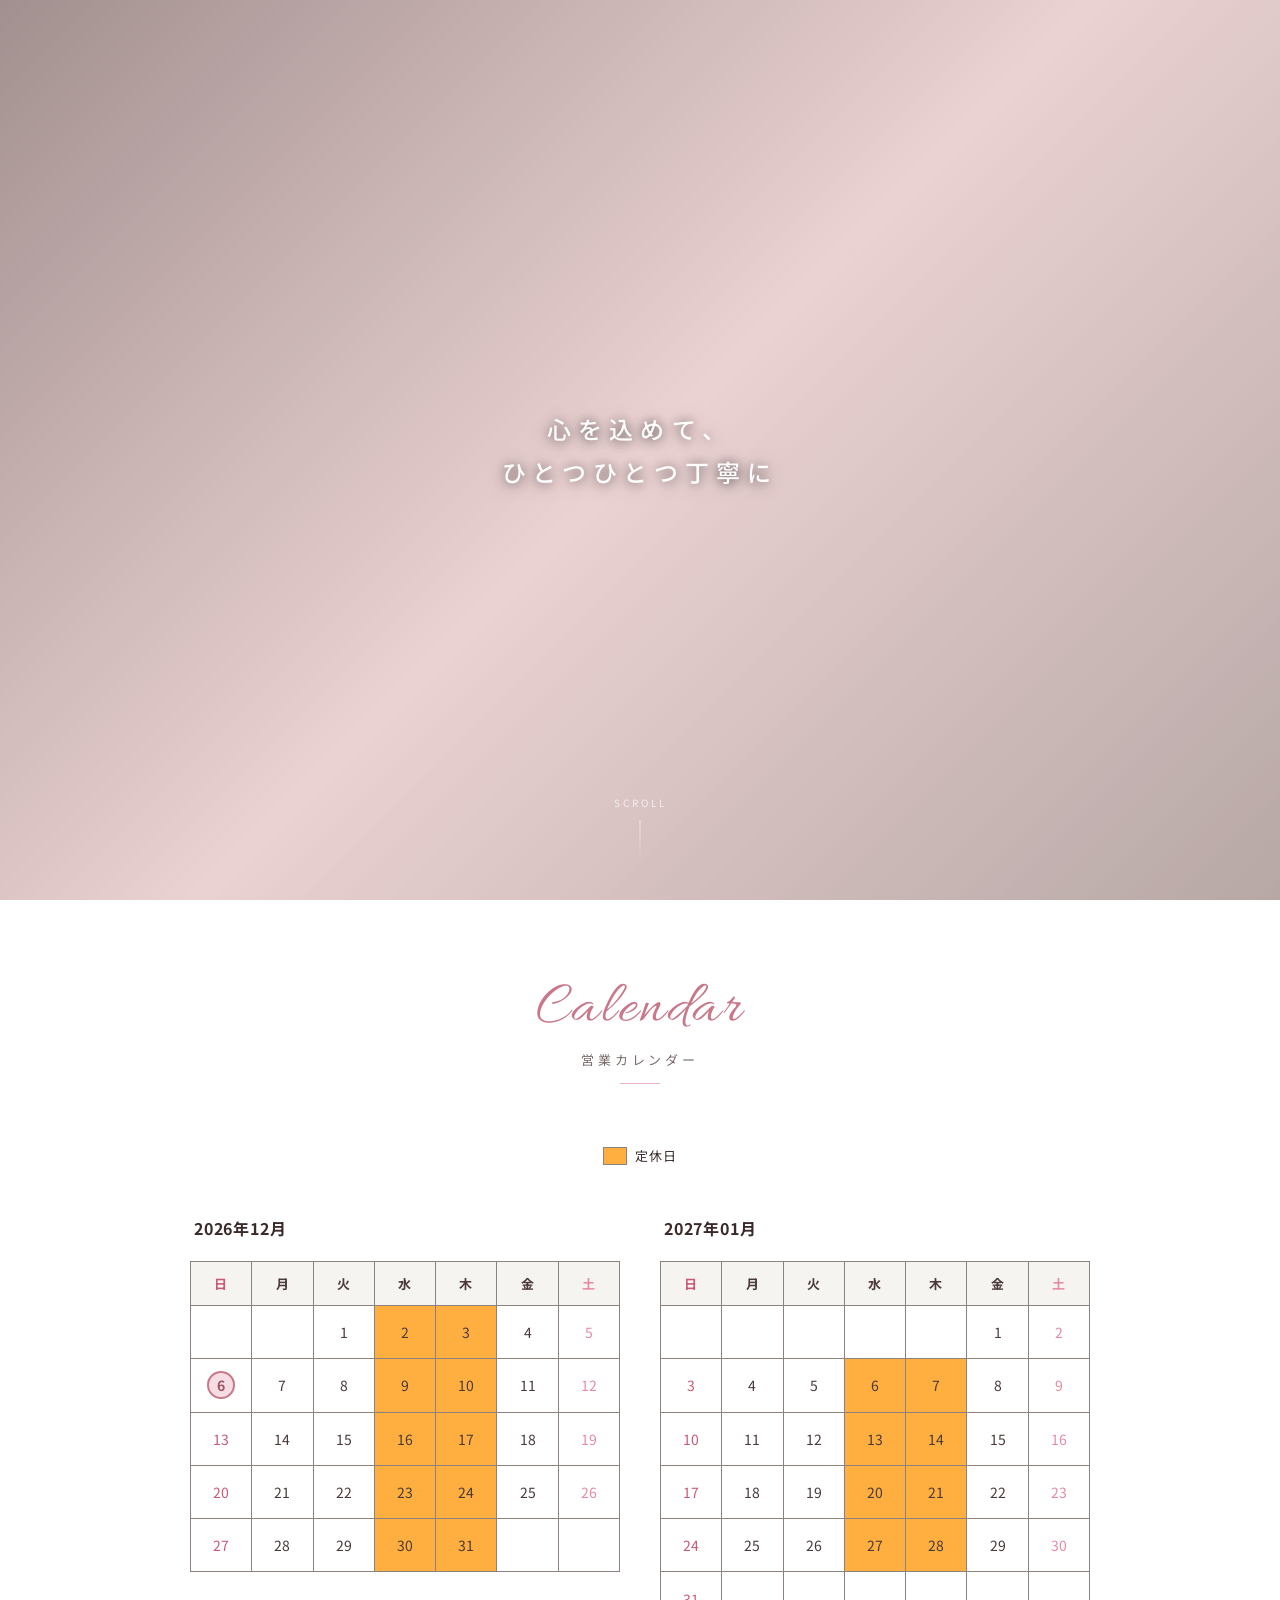
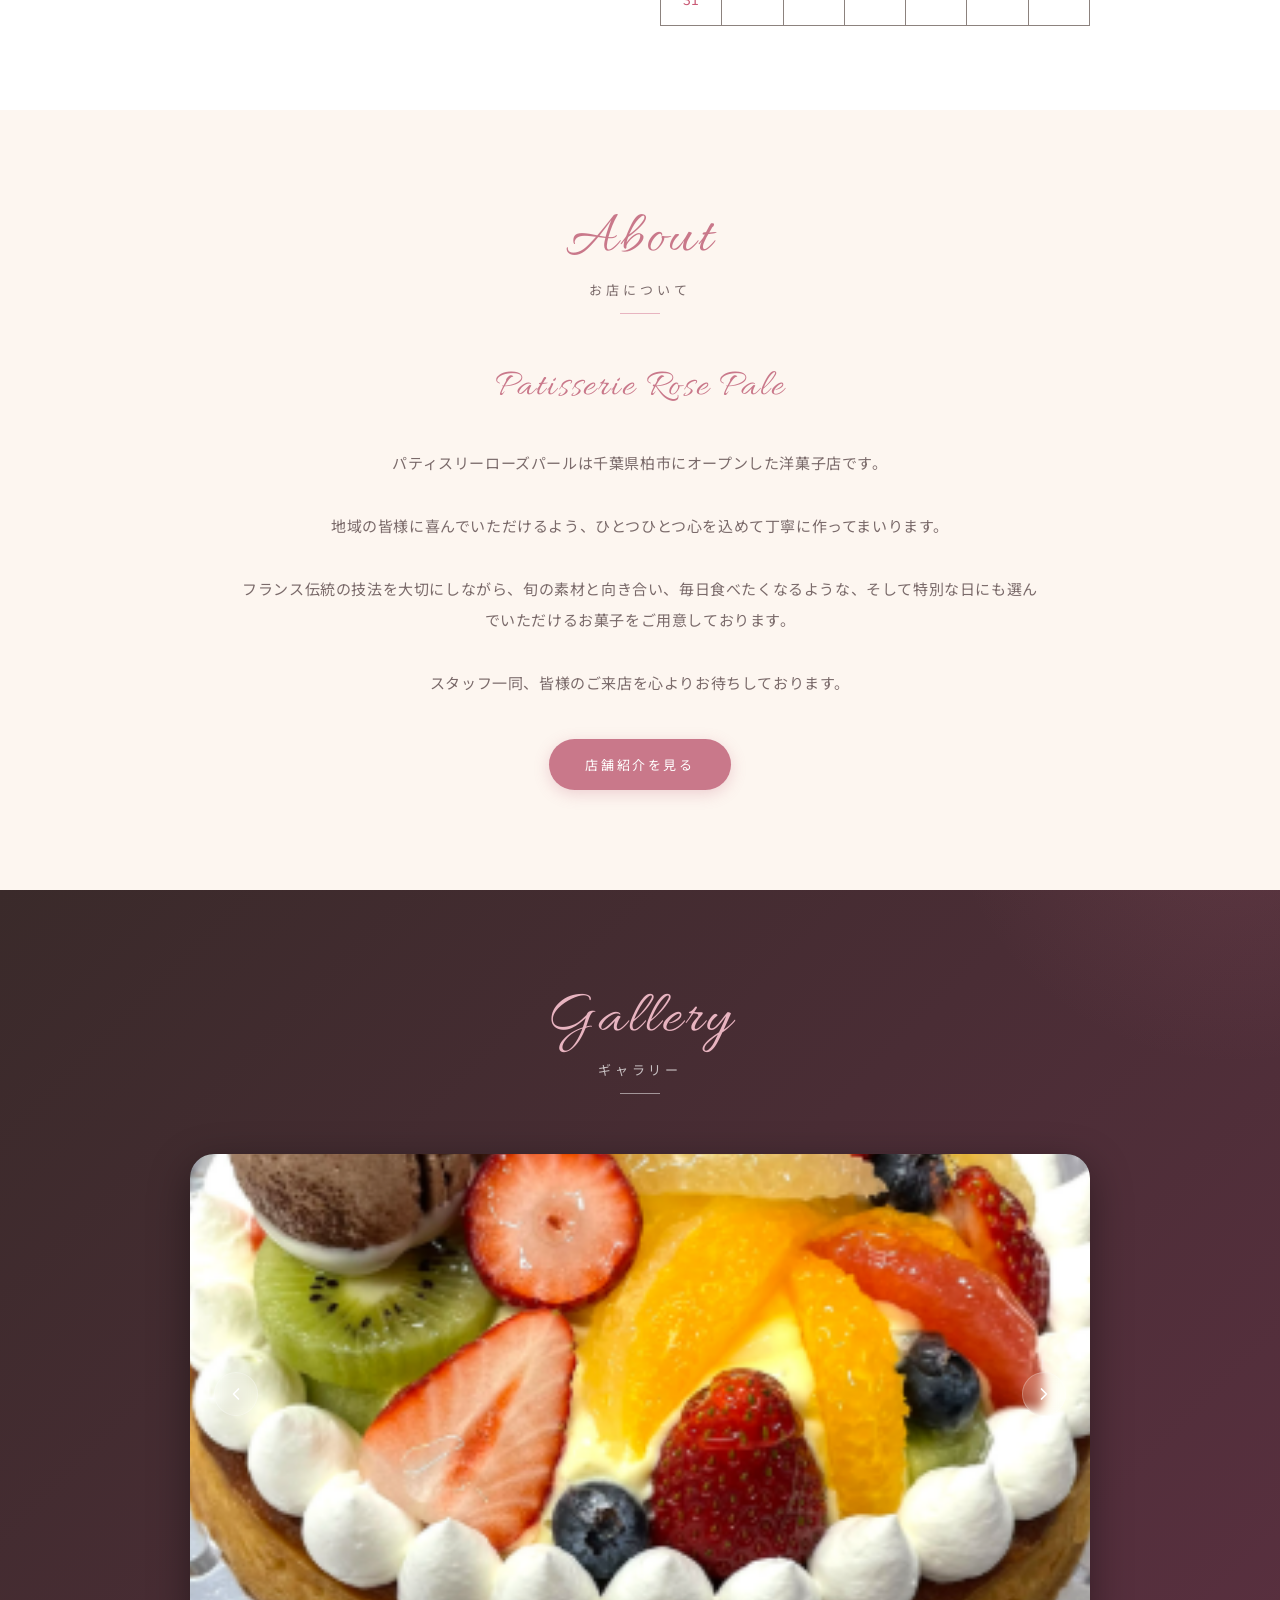
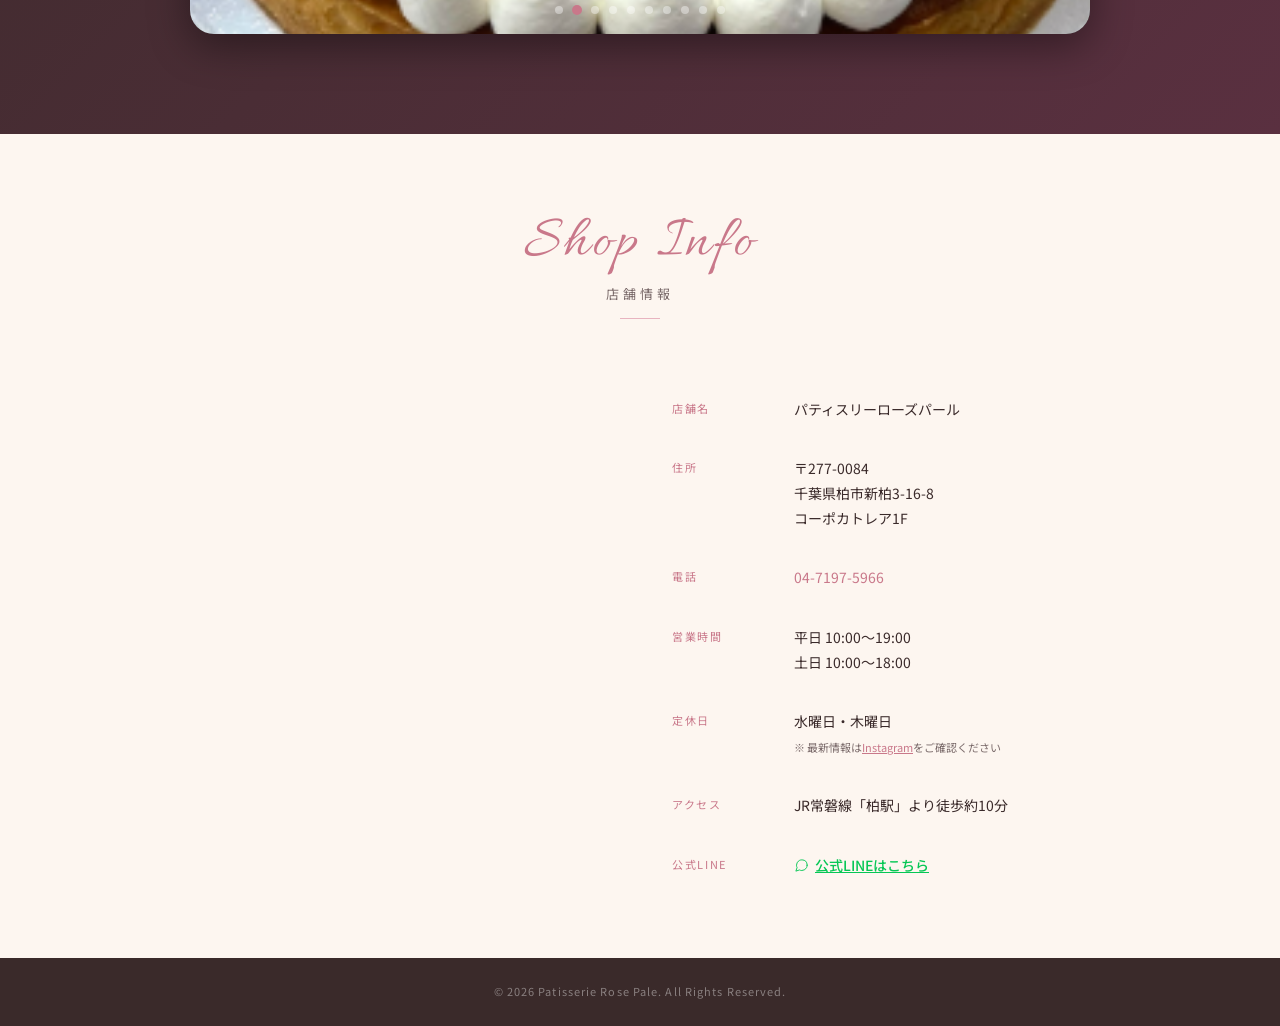
==== commit bd0ce8de: "feat: restore custom calendar styling matching reference image and update CORS proxies" ====
--- a/index.html
+++ b/index.html
@@ -87,10 +87,15 @@
       <span class="title-line"></span>
     </div>
 
-    <div class="calendar-embed-wrap fade-in-up">
-      <div class="calendar-embed">
-        <iframe src="https://calendar.google.com/calendar/embed?src=patisserierosepale%40gmail.com&amp;ctz=Asia%2FTokyo" style="border: 0" frameborder="0" scrolling="no" title="営業カレンダー"></iframe>
-      </div>
+    <!-- 凡例 -->
+    <div class="cal-legend fade-in-up">
+      <span class="cal-legend-item"><span class="cal-legend-dot cal-legend-closed"></span>定休日</span>
+    </div>
+
+    <!-- 2か月分カレンダー -->
+    <div class="cal-grid-wrap fade-in-up" id="cal-container">
+      <div class="cal-month-block" id="cal-month-0"></div>
+      <div class="cal-month-block" id="cal-month-1"></div>
     </div>
   </section>
 
@@ -305,5 +310,6 @@
   </div>
 
   <script src="js/main.js"></script>
+  <script src="js/calendar.js"></script>
 </body>
 </html>
--- a/css/style.css
+++ b/css/style.css
@@ -489,11 +489,11 @@
   width: 24px;
   height: 18px;
   border-radius: 0;
-  border: 1px solid #c8b9b5;
+  border: 1px solid #8c827e;
   flex-shrink: 0;
 }
 .cal-legend-closed {
-  background: #ffd8b3;
+  background: #ffaf40;
 }
 
 /* 2カラム月グリッド */
@@ -525,8 +525,8 @@
 
 /* テーブル全体の枠線 */
 .cal-table {
-  border-top: 1px solid #c8b9b5;
-  border-left: 1px solid #c8b9b5;
+  border-top: 1px solid #8c827e;
+  border-left: 1px solid #8c827e;
   background: var(--color-white);
 }
 
@@ -534,7 +534,7 @@
 .cal-dow-row {
   display: grid;
   grid-template-columns: repeat(7, 1fr);
-  background: #fdfbf7;
+  background: #f5f4f0;
 }
 .cal-dow-cell {
   padding: 10px 4px;
@@ -542,8 +542,8 @@
   letter-spacing: 0.05em;
   font-weight: bold;
   text-align: center;
-  border-right: 1px solid #c8b9b5;
-  border-bottom: 1px solid #c8b9b5;
+  border-right: 1px solid #8c827e;
+  border-bottom: 1px solid #8c827e;
   color: #4a3a3a;
 }
 .cal-dow-cell.sun { color: #c95a75; }
@@ -563,8 +563,8 @@
   justify-content: center;
   font-size: 14px;
   font-weight: normal;
-  border-right: 1px solid #c8b9b5;
-  border-bottom: 1px solid #c8b9b5;
+  border-right: 1px solid #8c827e;
+  border-bottom: 1px solid #8c827e;
   color: #4a3a3a;
   background: var(--color-white);
   position: relative;
@@ -579,9 +579,9 @@
 /* 土曜 */
 .cal-cell.cal-sat .cal-day-num { color: #e58ca3; }
 
-/* 定休日（水・木） */
+/* 定休日 */
 .cal-cell.cal-closed {
-  background: #ffd8b3;
+  background: #ffaf40;
 }
 .cal-cell.cal-closed .cal-day-num {
   color: #4a3a3a;
@@ -623,40 +623,6 @@
   .cal-dow-cell {
     font-size: 13px;
     padding: 8px 2px;
-  }
-}
-/* Google Calendar Embed */
-.calendar-embed-wrap {
-  max-width: 900px;
-  margin: 0 auto;
-  padding: 12px;
-  background: var(--color-white);
-  border-radius: var(--radius-md);
-  box-shadow: var(--shadow-md);
-  border: 1px solid var(--color-rose-light);
-}
-
-.calendar-embed {
-  position: relative;
-  width: 100%;
-  padding-top: 75%; /* 4:3 Aspect Ratio */
-  height: 0;
-  overflow: hidden;
-}
-
-.calendar-embed iframe {
-  position: absolute;
-  top: 0;
-  left: 0;
-  width: 100%;
-  height: 100%;
-  border: none;
-  border-radius: calc(var(--radius-md) - 6px);
-}
-
-@media (max-width: 768px) {
-  .calendar-embed {
-    padding-top: 100%; /* More square on mobile */
   }
 }
 
